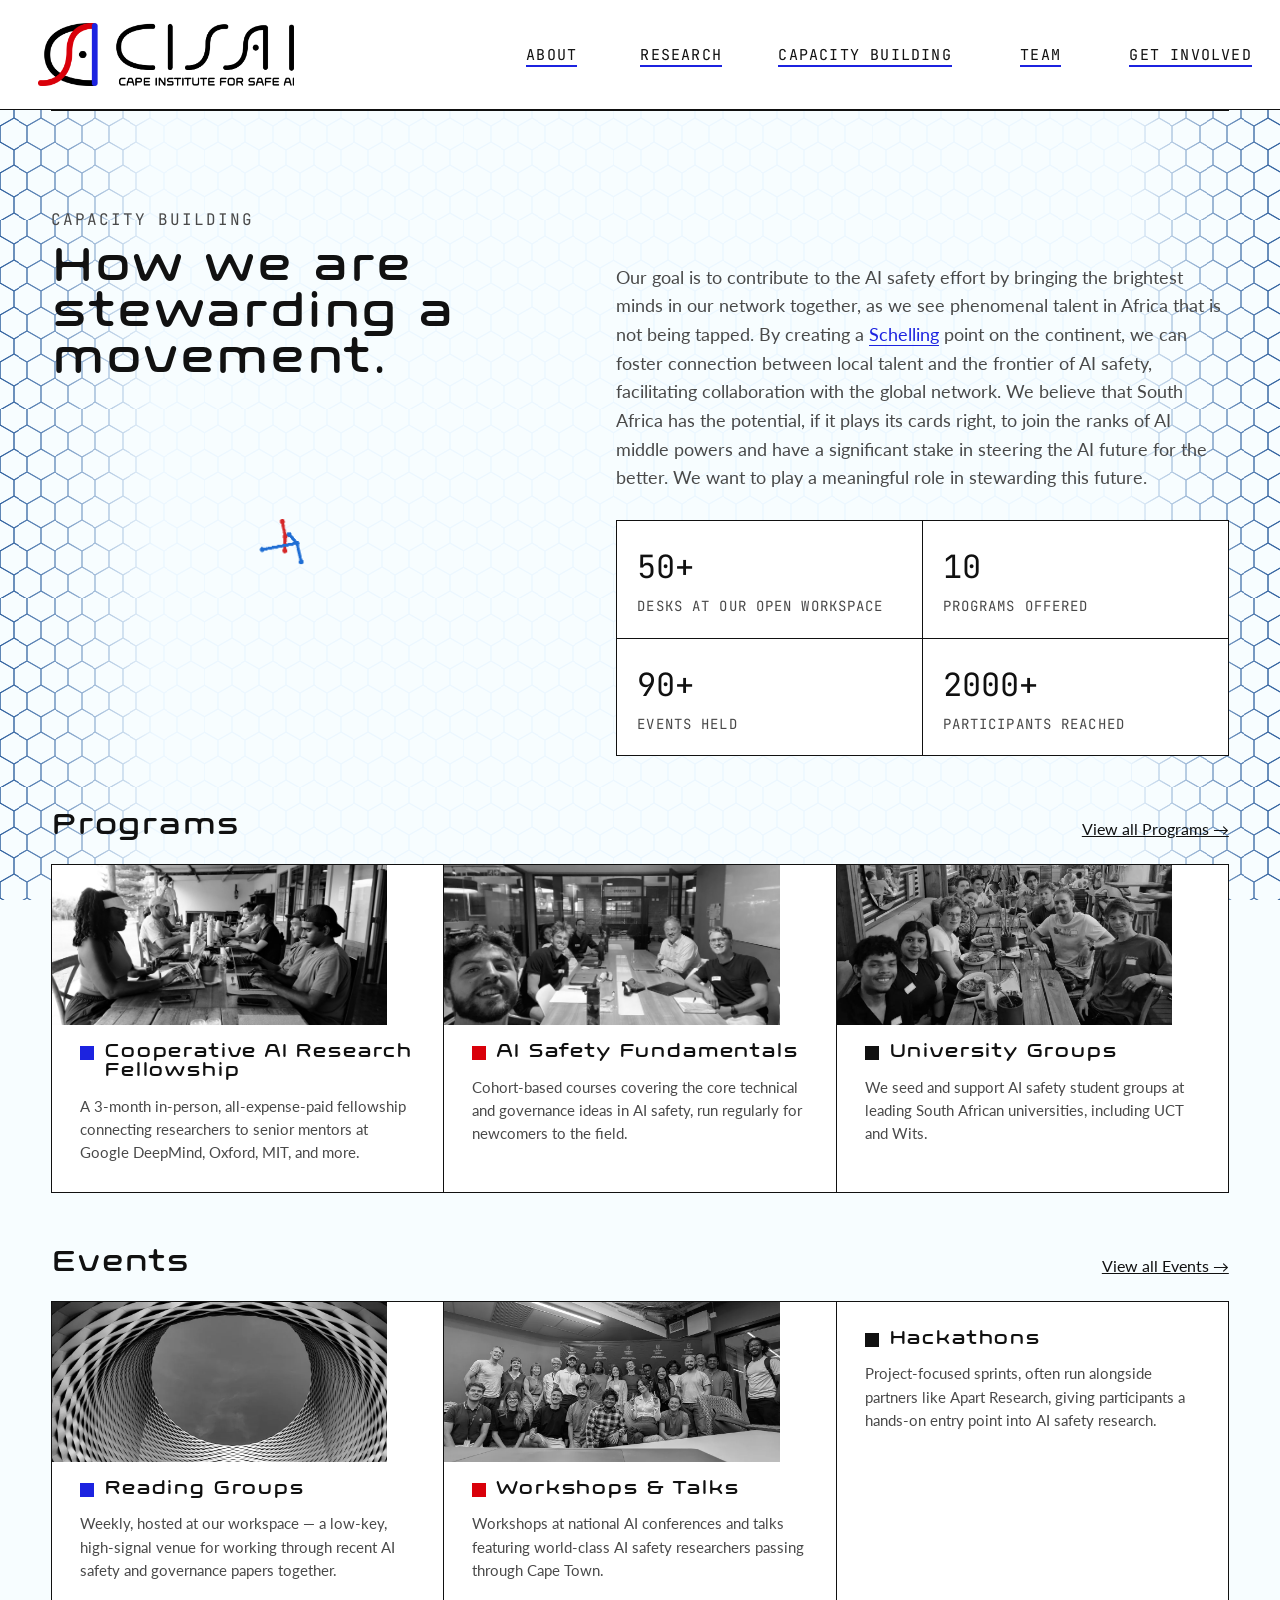
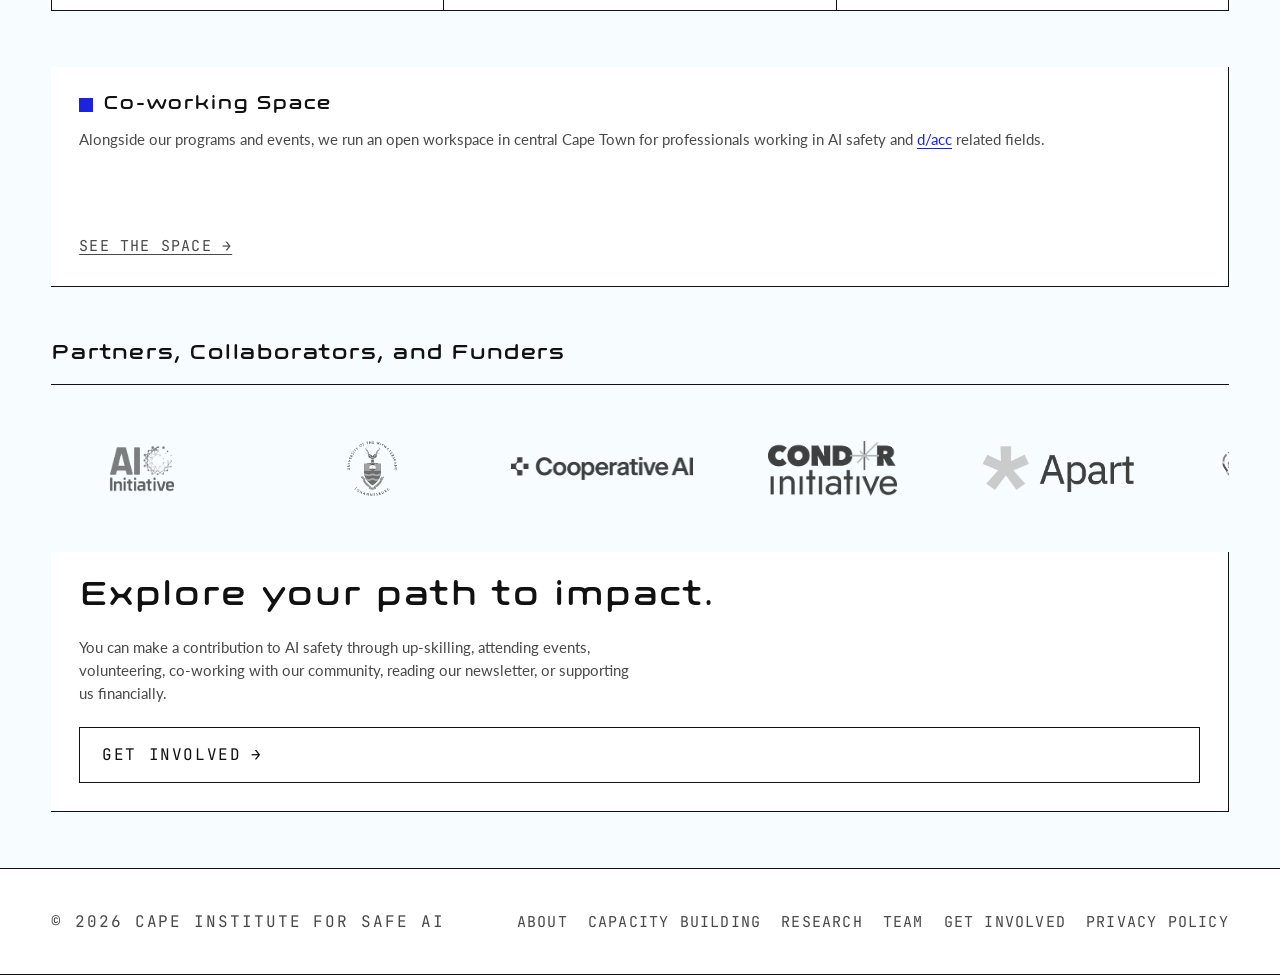
==== capacity-building.html @ 34fe23de "socials updates." ====
<!DOCTYPE html>
<html lang="en">
<head>
<meta charset="UTF-8" />
<meta name="viewport" content="width=device-width, initial-scale=1" />
<title>Capacity Building — Cape Institute for Safe AI</title>
<meta name="description" content="CISAI's capacity building work: programs, events, and an open co-working space that grow AI safety talent in South Africa." />
<link rel="icon" type="image/png" href="assets/images/mark.png?v=3bfbe122" />

<link rel="preconnect" href="https://fonts.googleapis.com">
<link rel="preconnect" href="https://fonts.gstatic.com" crossorigin>
<link rel="preload" as="style" href="https://fonts.googleapis.com/css2?family=JetBrains+Mono:wght@400;500;600&family=Lato:wght@400;700;900&display=swap">
<link href="https://fonts.googleapis.com/css2?family=JetBrains+Mono:wght@400;500;600&family=Lato:wght@400;700;900&display=swap" rel="stylesheet" media="print" onload="this.media='all'">
<noscript><link href="https://fonts.googleapis.com/css2?family=JetBrains+Mono:wght@400;500;600&family=Lato:wght@400;700;900&display=swap" rel="stylesheet"></noscript>

<link rel="stylesheet" href="assets/css/style.css" />
</head>
<body>

<header class="site-header">
  <div class="wrap site-header__inner">
    <a href="index.html#home" class="logo-link" aria-label="Cape Institute for Safe AI — home">
      <img src="assets/images/logo.png?v=92703638" alt="Cape Institute for Safe AI" />
    </a>
    <nav class="site-nav" id="site-nav">
      <a href="index.html#about"><span class="nav-label">About</span></a>
      <a href="research.html"><span class="nav-label">Research</span></a>
      <div class="nav-item">
        <a href="capacity-building.html"><span class="nav-label">Capacity Building</span></a>
        <div class="nav-dropdown">
          <a href="programs.html">Programs</a>
          <a href="events.html">Events</a>
          <a href="workspace.html">Co-working Space</a>
        </div>
      </div>
      <a href="team.html"><span class="nav-label">Team</span></a>
      <a href="get-involved.html"><span class="nav-label">Get Involved</span></a>
    </nav>
    <button class="nav-toggle" id="nav-toggle" aria-expanded="false" aria-controls="site-nav" aria-label="Toggle navigation menu">
      <svg width="24" height="16" viewBox="0 0 24 16" fill="none" xmlns="http://www.w3.org/2000/svg" aria-hidden="true">
        <line x1="0" y1="1" x2="24" y2="1" stroke="#111111" stroke-width="2"/>
        <line x1="0" y1="8" x2="24" y2="8" stroke="#111111" stroke-width="2"/>
        <line x1="0" y1="15" x2="24" y2="15" stroke="#111111" stroke-width="2"/>
      </svg>
    </button>
  </div>
</header>

<main>

  <!-- CAPACITY BUILDING -->
  <section class="section" id="capacity">
    <div class="wrap">
      <span class="mono-label">Capacity Building</span>
      <div class="capacity__intro" style="margin-top: 12px;">
        <div>
          <h1 class="section-title">How we are stewarding a movement.</h1>
          <img
            class="capacity__gif"
            src="assets/images/network_growth.gif"
            loading="lazy"
            alt="Animation showing the growth of the CISAI community network over time"
          />
        </div>
        <div>
          <p class="body-lead">
            Our goal is to contribute to the AI safety effort by bringing the brightest minds in our network together, as we see phenomenal talent in Africa that is not being tapped. By creating a <abbr class="schelling-term">Schelling</abbr> point on the continent, we can foster connection between local talent and the frontier of AI safety, facilitating collaboration with the global network. We believe that South Africa has the potential, if it plays its cards right, to join the ranks of AI middle powers and have a significant stake in steering the AI future for the better. We want to play a meaningful role in stewarding this future.
          </p>
          <div class="capacity__stats">
            <div><span class="num">50+</span><span class="label">Desks at our open workspace</span></div>
            <div><span class="num">10</span><span class="label">Programs offered</span></div>
            <div><span class="num">90+</span><span class="label">Events held</span></div>
            <div><span class="num">2000+</span><span class="label">Participants reached</span></div>
          </div>
        </div>
      </div>

      <div style="margin-top: 56px; display: flex; align-items: flex-end; justify-content: space-between; gap: 16px; flex-wrap: wrap;">
        <h2 class="section-title" style="max-width: none; font-size: clamp(22px, 2.6vw, 28px);">Programs</h2>
        <a class="card-meta" href="programs.html">View all Programs &rarr;</a>
      </div>
      <div class="card-grid" style="margin-top: 22px;">
        <div class="card">
          <img class="card__image" src="assets/images/programs/cai-research-fellowship-2026.webp" alt="Cooperative AI Research Fellowship cohort" loading="lazy" />
          <div class="card-heading"><span class="swatch"></span><h3>Cooperative AI Research Fellowship</h3></div>
          <p>A 3-month in-person, all-expense-paid fellowship connecting researchers to senior mentors at Google DeepMind, Oxford, MIT, and more.</p>
        </div>
        <div class="card">
          <img class="card__image" src="assets/images/programs/intro-tai-2025-feb.webp" alt="Introduction to Transformative AI course session" loading="lazy" />
          <div class="card-heading"><span class="swatch"></span><h3>AI Safety Fundamentals</h3></div>
          <p>Cohort-based courses covering the core technical and governance ideas in AI safety, run regularly for newcomers to the field.</p>
        </div>
        <div class="card">
          <img class="card__image" src="assets/images/programs/stellies-ai-safety.webp" alt="AI safety workshop at Stellenbosch University" loading="lazy" />
          <div class="card-heading"><span class="swatch"></span><h3>University Groups</h3></div>
          <p>We seed and support AI safety student groups at leading South African universities, including UCT and Wits.</p>
        </div>
      </div>

      <div style="margin-top: 56px; display: flex; align-items: flex-end; justify-content: space-between; gap: 16px; flex-wrap: wrap;">
        <h2 class="section-title" style="max-width: none; font-size: clamp(22px, 2.6vw, 28px);">Events</h2>
        <a class="card-meta" href="events.html">View all Events &rarr;</a>
      </div>
      <div class="card-grid" style="margin-top: 22px;">
        <div class="card">
          <img class="card__image" src="assets/images/events/reading-group-cooperative-ai.webp" alt="CISAI weekly reading group session" loading="lazy" />
          <div class="card-heading"><span class="swatch"></span><h3>Reading Groups</h3></div>
          <p>Weekly, hosted at our workspace — a low-key, high-signal venue for working through recent AI safety and governance papers together.</p>
        </div>
        <div class="card">
          <img class="card__image" src="assets/images/events/ai-safety-research-workshop.webp" alt="AI safety research workshop" loading="lazy" />
          <div class="card-heading"><span class="swatch"></span><h3>Workshops &amp; Talks</h3></div>
          <p>Workshops at national AI conferences and talks featuring world-class AI safety researchers passing through Cape Town.</p>
        </div>
        <div class="card">
          <div class="card-heading"><span class="swatch"></span><h3>Hackathons</h3></div>
          <p>Project-focused sprints, often run alongside partners like Apart Research, giving participants a hands-on entry point into AI safety research.</p>
        </div>
      </div>

      <div class="card" style="margin-top: 56px; max-width: none;">
        <div class="card-heading"><span class="swatch"></span><h3>Co-working Space</h3></div>
        <p>Alongside our programs and events, we run an open workspace in central Cape Town for professionals working in AI safety and <abbr class="dacc-term">d/acc</abbr> related fields.</p>
        <a class="card-meta" href="workspace.html">See the space &rarr;</a>
      </div>

      <div class="partners" style="margin-top: 56px;">
        <h3 class="about__subheading">Partners, Collaborators, and Funders</h3>
        <div class="partners__carousel">
          <div class="partners__track">
            <div class="partners__row">
              <span class="partner-logo"><img src="assets/images/partners/uct-ai-initiative.png" alt="UCT AI Initiative" /></span>
              <span class="partner-logo"><img src="assets/images/partners/wits-logo.png" alt="University of the Witwatersrand" /></span>
              <span class="partner-logo"><img src="assets/images/partners/CoopAI_Primary_Black.png" alt="Cooperative AI Foundation" /></span>
              <span class="partner-logo"><img src="assets/images/partners/condor-initiative.png" alt="Condor Initiative" /></span>
              <span class="partner-logo"><img src="assets/images/partners/apart_logo.png" alt="Apart Research" /></span>
              <span class="partner-logo"><img src="assets/images/partners/EA-SA-horizontal-logo.png" alt="Effective Altruism South Africa" /></span>
              <span class="partner-logo"><img src="assets/images/partners/indabax-logo.png" alt="IndabaX" /></span>
              <span class="partner-logo"><img src="assets/images/partners/coefficient-giving.png" alt="Coefficient Giving" /></span>
              <span class="partner-logo"><img src="assets/images/partners/survival-and-flourishing-fund.svg" alt="Survival and Flourishing Fund" /></span>
              <span class="partner-logo"><img src="assets/images/partners/foresight-institute.png" alt="Foresight Institute" /></span>
              <span class="partner-logo"><img src="assets/images/partners/aissa-logo.png" alt="AI Safety South Africa" /></span>
            </div>
            <div class="partners__row" aria-hidden="true">
              <span class="partner-logo"><img src="assets/images/partners/uct-ai-initiative.png" alt="" /></span>
              <span class="partner-logo"><img src="assets/images/partners/wits-logo.png" alt="" /></span>
              <span class="partner-logo"><img src="assets/images/partners/CoopAI_Primary_Black.png" alt="" /></span>
              <span class="partner-logo"><img src="assets/images/partners/condor-initiative.png" alt="" /></span>
              <span class="partner-logo"><img src="assets/images/partners/apart_logo.png" alt="" /></span>
              <span class="partner-logo"><img src="assets/images/partners/EA-SA-horizontal-logo.png" alt="" /></span>
              <span class="partner-logo"><img src="assets/images/partners/indabax-logo.png" alt="" /></span>
              <span class="partner-logo"><img src="assets/images/partners/coefficient-giving.png" alt="" /></span>
              <span class="partner-logo"><img src="assets/images/partners/survival-and-flourishing-fund.svg" alt="" /></span>
              <span class="partner-logo"><img src="assets/images/partners/foresight-institute.png" alt="" /></span>
              <span class="partner-logo"><img src="assets/images/partners/aissa-logo.png" alt="" /></span>
            </div>
          </div>
        </div>
      </div>

      <div class="card" style="margin-top: 56px; max-width: none;">
        <h2 class="section-title" style="max-width: none; font-size: clamp(24px, 3vw, 32px);">Explore your path to impact.</h2>
        <p class="body-lead" style="margin-top: 8px;">
          You can make a contribution to AI safety through up-skilling, attending events, volunteering,
          co-working with our community, reading our newsletter, or supporting us financially.
        </p>
        <a class="btn" href="get-involved.html" style="margin-top: 8px;">Get involved <span class="arrow">&rarr;</span></a>
      </div>
    </div>
  </section>

</main>

<footer class="site-footer">
  <div class="wrap site-footer__inner">
    <span class="mono-label">&copy; <span id="year"></span> Cape Institute for Safe AI</span>
    <div class="footer-links">
      <a href="index.html#about">About</a>
      <a href="capacity-building.html">Capacity Building</a>
      <a href="research.html">Research</a>
      <a href="team.html">Team</a>
      <a href="get-involved.html">Get Involved</a>
      <a href="privacy.html">Privacy Policy</a>
    </div>
  </div>
</footer>

<script src="assets/js/main.js" defer></script>

<!-- d/acc definition popup -->
<div class="term-popup" id="dacc-popup" role="dialog" aria-modal="true" aria-label="d/acc definition" hidden>
  <div class="term-popup__header">
    <span class="term-popup__asterisk">*</span>
    <span class="term-popup__title">d/acc definition</span>
    <button class="term-popup__close" aria-label="Close">&times;</button>
  </div>
  <div class="term-popup__body">
    <p>D/acc stands for accelerating the following:</p>
    <ul class="term-popup__list">
      <li><strong>Differential progress:</strong> develop technologies that help society manage complexity, handle risk, and distribute benefits, rather than technologies that just scale raw capability.</li>
      <li><strong>Defensive advantage:</strong> prioritizing tools that make it easier to defend open systems than to attack or control them.</li>
      <li><strong>Decentralized systems:</strong> building infrastructure without central chokepoints, so local actors can still function even when global consensus fails.</li>
      <li><strong>Democratic participation:</strong> giving more people agency in shaping and benefiting from progress, rather than concentrating power in the hands of a few.</li>
    </ul>
    <p class="term-popup__link">You can read more about d/acc <a href="https://ai-pathways.existentialhope.com/wp-content/uploads/2025/08/d_acc-pathway.pdf" target="_blank" rel="noopener">here</a>.</p>
  </div>
</div>
<div class="term-popup__backdrop" id="dacc-backdrop" hidden></div>

<!-- Schelling point definition popup -->
<div class="term-popup" id="schelling-popup" role="dialog" aria-modal="true" aria-label="Schelling point definition" hidden>
  <div class="term-popup__header">
    <span class="term-popup__asterisk">*</span>
    <span class="term-popup__title">Schelling point definition</span>
    <button class="term-popup__close" aria-label="Close">&times;</button>
  </div>
  <div class="term-popup__body">
    <p>A focal point that multiple actors independently converge on for coordination, without prior communication, because it is salient or expected enough that each party anticipates the others will choose it too.</p>
  </div>
</div>
<div class="term-popup__backdrop" id="schelling-backdrop" hidden></div>
</body>
</html>
---- assets/css/style.css ----
/* ==========================================================================
   Cape Institute for Safe AI — base stylesheet
   Design language: hairline black bounding boxes, retro-futurism,
   subtle ASCII accents, monochrome + blue/red brand blocks.
   ========================================================================== */

@font-face {
  font-family: "Axion";
  src: url("../fonts/Axion.otf") format("opentype");
  font-weight: 400 700;
  font-style: normal;
  font-display: swap;
}

:root {
  --color-bg: #ffffff;
  --color-page-bg: #f7fdffff;
  --color-ink: #111111;
  --color-line: #111111;
  --color-muted: #494949;
  --color-faint: #f4f4f2;
  --color-blue: #1c23e0;
  --color-red: #d9000a;

  --font-display: "Axion", "Lato", sans-serif;
  --font-body: "Lato", sans-serif;
  --font-mono: "JetBrains Mono", monospace;

  --border: 1px solid var(--color-line);
  --gutter: clamp(20px, 4vw, 60px);
  --section-pad: clamp(48px, 8vw, 96px);
  --partners-gap: clamp(32px, 5vw, 56px);
  --max-width: 1320px;
  --header-h: clamp(78px, 9.1vw, 109px);

  --hex-tile-size: 27.28px 47.25px;
  --hex-mask: url("data:image/svg+xml,%3Csvg%20xmlns%3D%22http%3A//www.w3.org/2000/svg%22%20width%3D%2227.280%22%20height%3D%2247.250%22%20viewBox%3D%220%200%2027.280%2047.250%22%3E%3Cpolygon%20points%3D%22-13.64%2C-23.62%200.00%2C-15.75%200.00%2C-0.00%20-13.64%2C7.88%20-27.28%2C-0.00%20-27.28%2C-15.75%22%20fill%3D%22none%22%20stroke%3D%22%23ffffff%22%20stroke-width%3D%221%22/%3E%3Cpolygon%20points%3D%2213.64%2C-23.62%2027.28%2C-15.75%2027.28%2C-0.00%2013.64%2C7.88%20-0.00%2C-0.00%200.00%2C-15.75%22%20fill%3D%22none%22%20stroke%3D%22%23ffffff%22%20stroke-width%3D%221%22/%3E%3Cpolygon%20points%3D%2240.92%2C-23.62%2054.56%2C-15.75%2054.56%2C-0.00%2040.92%2C7.88%2027.28%2C-0.00%2027.28%2C-15.75%22%20fill%3D%22none%22%20stroke%3D%22%23ffffff%22%20stroke-width%3D%221%22/%3E%3Cpolygon%20points%3D%2268.20%2C-23.62%2081.84%2C-15.75%2081.84%2C-0.00%2068.20%2C7.88%2054.56%2C-0.00%2054.56%2C-15.75%22%20fill%3D%22none%22%20stroke%3D%22%23ffffff%22%20stroke-width%3D%221%22/%3E%3Cpolygon%20points%3D%22-27.28%2C0.00%20-13.64%2C7.88%20-13.64%2C23.62%20-27.28%2C31.50%20-40.92%2C23.62%20-40.92%2C7.87%22%20fill%3D%22none%22%20stroke%3D%22%23ffffff%22%20stroke-width%3D%221%22/%3E%3Cpolygon%20points%3D%220.00%2C0.00%2013.64%2C7.88%2013.64%2C23.62%200.00%2C31.50%20-13.64%2C23.62%20-13.64%2C7.87%22%20fill%3D%22none%22%20stroke%3D%22%23ffffff%22%20stroke-width%3D%221%22/%3E%3Cpolygon%20points%3D%2227.28%2C0.00%2040.92%2C7.88%2040.92%2C23.62%2027.28%2C31.50%2013.64%2C23.62%2013.64%2C7.87%22%20fill%3D%22none%22%20stroke%3D%22%23ffffff%22%20stroke-width%3D%221%22/%3E%3Cpolygon%20points%3D%2254.56%2C0.00%2068.20%2C7.88%2068.20%2C23.62%2054.56%2C31.50%2040.92%2C23.62%2040.92%2C7.87%22%20fill%3D%22none%22%20stroke%3D%22%23ffffff%22%20stroke-width%3D%221%22/%3E%3Cpolygon%20points%3D%22-13.64%2C23.62%200.00%2C31.50%200.00%2C47.25%20-13.64%2C55.12%20-27.28%2C47.25%20-27.28%2C31.50%22%20fill%3D%22none%22%20stroke%3D%22%23ffffff%22%20stroke-width%3D%221%22/%3E%3Cpolygon%20points%3D%2213.64%2C23.62%2027.28%2C31.50%2027.28%2C47.25%2013.64%2C55.12%20-0.00%2C47.25%200.00%2C31.50%22%20fill%3D%22none%22%20stroke%3D%22%23ffffff%22%20stroke-width%3D%221%22/%3E%3Cpolygon%20points%3D%2240.92%2C23.62%2054.56%2C31.50%2054.56%2C47.25%2040.92%2C55.12%2027.28%2C47.25%2027.28%2C31.50%22%20fill%3D%22none%22%20stroke%3D%22%23ffffff%22%20stroke-width%3D%221%22/%3E%3Cpolygon%20points%3D%2268.20%2C23.62%2081.84%2C31.50%2081.84%2C47.25%2068.20%2C55.12%2054.56%2C47.25%2054.56%2C31.50%22%20fill%3D%22none%22%20stroke%3D%22%23ffffff%22%20stroke-width%3D%221%22/%3E%3Cpolygon%20points%3D%22-27.28%2C47.25%20-13.64%2C55.12%20-13.64%2C70.88%20-27.28%2C78.75%20-40.92%2C70.88%20-40.92%2C55.12%22%20fill%3D%22none%22%20stroke%3D%22%23ffffff%22%20stroke-width%3D%221%22/%3E%3Cpolygon%20points%3D%220.00%2C47.25%2013.64%2C55.12%2013.64%2C70.88%200.00%2C78.75%20-13.64%2C70.88%20-13.64%2C55.12%22%20fill%3D%22none%22%20stroke%3D%22%23ffffff%22%20stroke-width%3D%221%22/%3E%3Cpolygon%20points%3D%2227.28%2C47.25%2040.92%2C55.12%2040.92%2C70.88%2027.28%2C78.75%2013.64%2C70.88%2013.64%2C55.12%22%20fill%3D%22none%22%20stroke%3D%22%23ffffff%22%20stroke-width%3D%221%22/%3E%3Cpolygon%20points%3D%2254.56%2C47.25%2068.20%2C55.12%2068.20%2C70.88%2054.56%2C78.75%2040.92%2C70.88%2040.92%2C55.12%22%20fill%3D%22none%22%20stroke%3D%22%23ffffff%22%20stroke-width%3D%221%22/%3E%3Cpolygon%20points%3D%22-13.64%2C70.88%200.00%2C78.75%200.00%2C94.50%20-13.64%2C102.38%20-27.28%2C94.50%20-27.28%2C78.75%22%20fill%3D%22none%22%20stroke%3D%22%23ffffff%22%20stroke-width%3D%221%22/%3E%3Cpolygon%20points%3D%2213.64%2C70.88%2027.28%2C78.75%2027.28%2C94.50%2013.64%2C102.38%20-0.00%2C94.50%200.00%2C78.75%22%20fill%3D%22none%22%20stroke%3D%22%23ffffff%22%20stroke-width%3D%221%22/%3E%3Cpolygon%20points%3D%2240.92%2C70.88%2054.56%2C78.75%2054.56%2C94.50%2040.92%2C102.38%2027.28%2C94.50%2027.28%2C78.75%22%20fill%3D%22none%22%20stroke%3D%22%23ffffff%22%20stroke-width%3D%221%22/%3E%3Cpolygon%20points%3D%2268.20%2C70.88%2081.84%2C78.75%2081.84%2C94.50%2068.20%2C102.38%2054.56%2C94.50%2054.56%2C78.75%22%20fill%3D%22none%22%20stroke%3D%22%23ffffff%22%20stroke-width%3D%221%22/%3E%3C/svg%3E");
  --hex-gradient: linear-gradient(to right, #2f609e 0%, #ecf7ff 12%, #ecf7ff 88%, #2f609e 100%);
}

* {
  box-sizing: border-box;
}

html {
  scroll-behavior: smooth;
}

body {
  margin: 0;
  position: relative;
  isolation: isolate;
  background-color: var(--color-page-bg);
  color: var(--color-ink);
  font-family: var(--font-body);
  font-size: 16px;
  line-height: 1.6;
  -webkit-font-smoothing: antialiased;
}

/* Hexagon mesh backdrop, coloured with the gradient from the CISAI banner
   (navy -> near-white -> maroon -> orange -> gold). Rendered as a mask over
   a full-viewport gradient so the colour sweep is continuous across the
   whole page, rather than resetting at every repeated tile. */
body::before {
  content: "";
  position: fixed;
  inset: 0;
  z-index: -1;
  pointer-events: none;
  background: var(--hex-gradient);
  -webkit-mask-image: var(--hex-mask);
  mask-image: var(--hex-mask);
  -webkit-mask-repeat: repeat;
  mask-repeat: repeat;
  -webkit-mask-size: var(--hex-tile-size);
  mask-size: var(--hex-tile-size);
}

img {
  max-width: 100%;
  display: block;
}

a {
  color: inherit;
}

.wrap {
  max-width: var(--max-width);
  margin: 0 auto;
  padding-left: var(--gutter);
  padding-right: var(--gutter);
}

/* ---------- Typography helpers ---------- */

h1, h2, h3, h4 {
  font-family: var(--font-display);
  font-weight: 700;
  line-height: 1.05;
  margin: 0;
  letter-spacing: -0.01em;
}

.section-title {
  font-size: clamp(28px, 4vw, 44px);
  max-width: 18ch;
}

.body-lead {
  font-size: clamp(16px, 1.4vw, 19px);
  color: var(--color-muted);
  max-width: 62ch;
}

.mono-label {
  font-family: var(--font-mono);
  font-size: 16px;
  text-transform: uppercase;
  letter-spacing: 0.12em;
  color: var(--color-muted);
}

/* ---------- ASCII accents ---------- */

.ascii-corner {
  position: absolute;
  font-family: var(--font-mono);
  font-size: 18px;
  line-height: 1;
  color: var(--color-ink);
  pointer-events: none;
  user-select: none;
}

.ascii-corner.tl { top: -1px; left: -1px; transform: translate(-4px, -4px); }
.ascii-corner.tr { top: -1px; right: -1px; transform: translate(4px, -4px); }
.ascii-corner.bl { bottom: -1px; left: -1px; transform: translate(-4px, 4px); }
.ascii-corner.br { bottom: -1px; right: -1px; transform: translate(4px, 4px); }

.framed {
  position: relative;
  border: var(--border);
}

.capacity__gif {
  display: block;
  width: 100%;
  height: auto;
  max-width: 480px;
  margin-top: 44px;
}

/* ---------- Buttons ---------- */

.btn {
  font-family: var(--font-mono);
  text-transform: uppercase;
  font-size: 16px;
  letter-spacing: 0.1em;
  display: inline-flex;
  align-items: center;
  gap: 10px;
  padding: 14px 22px;
  border: var(--border);
  background: var(--color-bg);
  color: var(--color-ink);
  text-decoration: none;
  cursor: pointer;
  transition: background 0.15s ease, color 0.15s ease, transform 0.15s ease;
}

.btn:hover {
  background: var(--color-blue);
  border-color: var(--color-blue);
  color: #fff;
}

.btn.is-secondary {
  background: transparent;
  color: var(--color-ink);
}

.btn.is-secondary:hover {
  background: var(--color-ink);
  color: var(--color-bg);
  border-color: var(--color-ink);
}

.btn .arrow {
  transition: transform 0.15s ease;
}

.btn:hover .arrow {
  transform: translateX(3px);
}

/* ---------- Header / nav ---------- */

.site-header {
  position: sticky;
  top: 0;
  z-index: 50;
  background-color: var(--color-bg);
  border-bottom: var(--border);
}

.site-header::before,
.site-header::after {
  content: "";
  position: absolute;
  top: 0;
  bottom: 0;
  background-color: var(--color-bg);
  z-index: -1;
}

.site-header::before {
  left: 0;
  right: calc(50% + (var(--max-width) / 2));
}

.site-header::after {
  left: calc(50% + (var(--max-width) / 2));
  right: 0;
}

.site-header__inner {
  display: flex;
  align-items: center;
  justify-content: space-between;
  height: var(--header-h);
  padding-left: 0;
  padding-right: 0;
  background: var(--color-bg);
}

.logo-link {
  display: flex;
  align-items: center;
  height: 100%;
  flex-shrink: 0;
  padding: clamp(1.5px, 0.175vw, 2.1px) clamp(34px, 4vw, 54px) clamp(1.5px, 0.175vw, 2.1px) clamp(26px, 3vw, 40px);
}

.logo-link img {
  height: 60%;
  width: auto;
  max-width: none;
}

.site-nav {
  display: flex;
  align-items: stretch;
  height: 100%;
  gap: 0;
  flex-wrap: nowrap;
}

.site-nav a {
  display: flex;
  align-items: center;
  justify-content: center;
  height: 100%;
  min-width: calc(7ch + 2 * clamp(20px, 2.2vw, 30px) + 2px);
  font-family: var(--font-mono);
  font-weight: 400;
  font-size: 15px;
  text-transform: uppercase;
  letter-spacing: 0.08em;
  text-decoration: none;
  white-space: nowrap;
  flex-shrink: 0;
  padding: 0 clamp(20px, 2.2vw, 30px);
  transition: background 0.15s ease, color 0.15s ease;
}

.nav-label {
  position: relative;
}

.nav-label::after {
  content: "";
  position: absolute;
  left: 0;
  right: 0;
  bottom: 0;
  height: 2px;
  background: var(--color-blue);
  transition: background 0.15s ease;
}

.site-nav a:hover .nav-label::after {
  background: var(--color-red);
}

.nav-toggle {
  display: none;
  align-items: center;
  justify-content: center;
  border: none;
  background: none;
  padding: 10px 14px;
  cursor: pointer;
  flex-shrink: 0;
}

/* ---------- Nav dropdown (Capacity Building submenu) ---------- */
/* No visible caret: Capacity Building is a real link to its own page.
   Desktop reveals the submenu on hover/focus; the collapsed mobile menu
   just lists it inline, permanently expanded, since it's already a
   scrollable vertical list with no room for a hover affordance. */

.nav-item {
  position: relative;
  display: flex;
  align-items: stretch;
  flex-shrink: 0;
}

.nav-dropdown {
  flex-direction: column;
}

.site-header:not(.nav-collapsed) .nav-dropdown {
  display: none;
  position: absolute;
  top: 100%;
  left: 0;
  min-width: 230px;
  background: var(--color-bg);
  border: var(--border);
  z-index: 60;
}

.site-header:not(.nav-collapsed) .nav-item:hover .nav-dropdown,
.site-header:not(.nav-collapsed) .nav-item:focus-within .nav-dropdown {
  display: flex;
}

.site-header:not(.nav-collapsed) .nav-dropdown a {
  height: auto;
  min-width: 0;
  width: 100%;
  justify-content: flex-start;
  padding: 14px 20px;
  font-size: 14px;
  border-bottom: var(--border);
}

.site-header:not(.nav-collapsed) .nav-dropdown a:last-child {
  border-bottom: none;
}

.site-header:not(.nav-collapsed) .nav-dropdown a:hover {
  background: var(--color-faint);
}

.site-header.nav-collapsed .nav-item {
  flex-direction: column;
  align-items: stretch;
}

.site-header.nav-collapsed .nav-dropdown {
  display: flex;
}

.site-header.nav-collapsed .nav-item .nav-dropdown a {
  padding-left: calc(var(--gutter) + 18px);
  background: var(--color-faint);
}

/* ---------- Section shell ---------- */

.section,
#home {
  scroll-margin-top: var(--header-h);
}

.section > .wrap {
  position: relative;
  padding-top: var(--section-pad);
  padding-bottom: var(--section-pad);
}

.section > .wrap::before {
  content: "";
  position: absolute;
  top: 0;
  left: var(--gutter);
  right: var(--gutter);
  height: 1px;
  background: var(--color-line);
}

/* Hero flows straight into About, so this seam is intentionally tighter
   than the standard section gap (~1/3 of it). */
/* ---------- Hero ---------- */

.hero {
  position: relative;
  overflow: hidden;
}

.hero > .wrap {
  position: relative;
  z-index: 1;
  padding-top: var(--section-pad);
  padding-bottom: var(--section-pad);
}

.hero__grid {
  display: grid;
  grid-template-columns: 1fr 1.05fr;
  gap: 0;
  align-items: start;
}

.hero__text h1 {
  font-size: clamp(36px, 5.4vw, 54px);
  margin-bottom: 24px;
}

.hero__focus {
  margin-top: 40px;
  padding-top: 24px;
  border-top: var(--border);
}

.hero__focus .mono-label {
  display: block;
  margin-bottom: 16px;
  font-family: var(--font-display);
  color: var(--color-ink);
}

.hero__focus-list {
  list-style: none;
  margin: 0;
  padding: 0;
  display: grid;
  grid-template-columns: repeat(2, minmax(0, 1fr));
  gap: 16px 28px;
}

.hero__focus-list li {
  display: flex;
  align-items: flex-start;
  gap: 10px;
  font-family: var(--font-body);
  font-size: clamp(16px, 1.4vw, 19px);
  color: var(--color-muted);
}

.hero__focus-list .dot {
  width: 8px;
  height: 8px;
  flex-shrink: 0;
  margin-top: calc(0.8em - 4px);
  background: var(--color-red);
}

.hero__actions {
  display: flex;
  gap: 16px;
  margin-top: 36px;
  flex-wrap: wrap;
}

.hero__image {
  position: relative;
  overflow: visible;
  width: 100%;
  padding-top: 48px;
  padding-left: 25px;
}

.about__gif {
  display: block;
  width: 60%;
  height: auto;
  margin-top: 64px;
  margin-left: auto;
  margin-right: auto;
}

.hero__image img {
  display: block;
  width: 100%;
  height: auto;
}

/* ---------- About ---------- */

.about__grid {
  display: grid;
  grid-template-columns: 0.9fr 1.1fr;
  gap: clamp(32px, 5vw, 72px);
}

.about__copy p + p {
  margin-top: 1em;
}

.about__subheading {
  font-size: 20px;
  margin-top: 1.4em;
  margin-bottom: 0.5em;
}

.about__list {
  list-style: none;
  margin: 28px 0 0;
  padding: 0;
  display: grid;
  gap: 0;
  border-top: var(--border);
}

.about__list li {
  display: flex;
  gap: 16px;
  padding: 16px 0;
  border-bottom: var(--border);
  align-items: baseline;
}

.about__list .tag {
  font-family: var(--font-mono);
  font-size: 16px;
  color: var(--color-blue);
  min-width: 3ch;
}

/* ---------- Research ---------- */

/* Override the generic section padding so the wrap itself becomes a grid.
   Padding is applied per-column instead. */
#research > .wrap {
  padding: 0;
}

.research__wrap {
  display: grid;
  grid-template-columns: 6fr 4fr;
  align-items: start;
}

.research__main {
  padding: var(--section-pad) var(--gutter) 32px;
}

.research__visual {
  display: flex;
  align-items: start;
  justify-content: center;
  align-self: center;
  padding-top: 24px;
  padding-bottom: 24px;
  padding-right: var(--gutter);
}

.research__bets {
  grid-column: 1 / -1;
  padding: 0 var(--gutter) var(--section-pad);
}

.research__bets .card-grid {
  margin-top: 44px;
}

.research__gif {
  display: block;
  width: 338px;
  height: auto;
  max-width: 100%;
  position: relative;
  left: -80px;
  top: 30px;
}

/* ---------- Card grids (research / capacity) ---------- */

.card-grid {
  display: grid;
  grid-template-columns: repeat(3, 1fr);
  gap: 0;
  border-top: var(--border);
  border-left: var(--border);
  margin-top: 22px;
}

.card {
  border-right: var(--border);
  border-bottom: var(--border);
  background: var(--color-bg);
  padding: 28px;
  position: relative;
  display: flex;
  flex-direction: column;
  gap: 14px;
  min-height: 220px;
}

.card-heading {
  display: flex;
  align-items: flex-start;
  gap: 10px;
}

.card .swatch {
  width: 14px;
  height: 14px;
  flex-shrink: 0;
  margin-top: 3px;
  background: var(--color-blue);
}

.card:nth-child(3n+2) .swatch {
  background: var(--color-red);
}

.card:nth-child(3n) .swatch {
  background: var(--color-ink);
}

.card h3 {
  font-size: 18px;
}

.card p {
  color: var(--color-muted);
  font-size: 14.5px;
  margin: 0;
}

.card p a {
  color: var(--color-blue);
  text-decoration: underline;
  text-underline-offset: 2px;
}

.card p a:hover {
  color: var(--color-red);
}

.card .card-meta {
  margin-top: auto;
  font-family: var(--font-mono);
  font-size: 15px;
  text-transform: uppercase;
  letter-spacing: 0.08em;
  color: var(--color-muted);
  text-decoration: none;
  display: inline-block;
  width: fit-content;
}

.card a.card-meta {
  text-decoration: underline;
  text-decoration-color: var(--color-muted);
  text-underline-offset: 3px;
}

.card a.card-meta:hover {
  color: var(--color-blue);
  text-decoration-color: var(--color-blue);
}

.card .card-meta.btn {
  display: inline-flex;
  margin-top: auto;
  font-size: 15px;
  color: var(--color-ink);
  text-decoration: none;
}

.card a.card-meta.btn:hover {
  color: var(--color-bg);
  text-decoration: none;
}

/* ---------- Content page cards (Programs / Events / Get Involved) ---------- */

.card__image {
  display: block;
  width: calc(100% + 56px);
  height: 160px;
  margin: -28px -28px 4px;
  object-fit: cover;
  filter: grayscale(1);
  transition: filter 0.2s ease;
}

.card:hover .card__image {
  filter: grayscale(0);
}

.card-grid--2 {
  grid-template-columns: repeat(2, 1fr);
}

.page-hero__image {
  aspect-ratio: 4 / 3;
  overflow: hidden;
}

.page-hero__image img {
  width: 100%;
  height: 100%;
  object-fit: cover;
}

/* ---------- Capacity building ---------- */

.capacity__intro {
  display: grid;
  grid-template-columns: 0.9fr 1.1fr;
  gap: clamp(32px, 5vw, 72px);
  align-items: start;
  margin-bottom: clamp(32px, 5vw, 56px);
}

.capacity__stats {
  display: grid;
  grid-template-columns: repeat(2, 1fr);
  border: var(--border);
  margin-top: 28px;
}

.capacity__stats div {
  padding: 20px;
  background: var(--color-bg);
  border-right: var(--border);
  border-bottom: var(--border);
}

.capacity__stats div:nth-child(2n) {
  border-right: none;
}

.capacity__stats div:nth-last-child(-n+2) {
  border-bottom: none;
}

.capacity__stats .num {
  font-family: var(--font-mono);
  font-size: 32px;
  display: block;
}

.capacity__stats .label {
  font-family: var(--font-mono);
  font-size: 14px;
  text-transform: uppercase;
  letter-spacing: 0.08em;
  color: var(--color-muted);
}

/* Partners strip */

.partners {
  margin-top: 54px;
}

.partners .about__subheading {
  margin-top: 0;
  margin-bottom: 20px;
}

#capacity > .wrap {
  padding-bottom: var(--partners-gap);
}

.partners__carousel {
  position: relative;
  overflow: hidden;
  border-top: var(--border);
  padding-top: var(--partners-gap);
}

.partners__track {
  display: flex;
  width: max-content;
  animation: partners-marquee 32s linear infinite;
  -webkit-mask-image: linear-gradient(to right, transparent 0, #000 48px, #000 calc(100% - 48px), transparent 100%);
  mask-image: linear-gradient(to right, transparent 0, #000 48px, #000 calc(100% - 48px), transparent 100%);
}

.partners__carousel:hover .partners__track {
  animation-play-state: paused;
}

@keyframes partners-marquee {
  from { transform: translate3d(0, 0, 0); }
  to { transform: translate3d(-50%, 0, 0); }
}

.partners__row {
  display: flex;
  flex-wrap: nowrap;
  align-items: center;
  gap: clamp(24px, 4vw, 48px);
  padding-right: clamp(24px, 4vw, 48px);
  flex-shrink: 0;
}

.partner-logo {
  display: flex;
  align-items: center;
  justify-content: center;
  height: 55px;
  width: 182px;
  flex-shrink: 0;
}

.partners__row img {
  height: 100%;
  width: 100%;
  object-fit: contain;
  filter: grayscale(1);
  opacity: 0.75;
}

@media (prefers-reduced-motion: reduce) {
  .partners__track {
    animation: none;
  }

  .partners__carousel {
    overflow-x: auto;
  }
}

/* ---------- Team ---------- */

.team-grid {
  display: grid;
  grid-template-columns: repeat(3, 1fr);
  gap: 0;
  border-top: var(--border);
  border-left: var(--border);
  margin-top: 44px;
}

.team-card {
  border-right: var(--border);
  border-bottom: var(--border);
  background: var(--color-bg);
  padding: 26px;
}

.team-card__photo {
  width: 100%;
  aspect-ratio: 1 / 1;
  overflow: hidden;
  background: var(--color-faint);
  border: var(--border);
  margin-bottom: 18px;
}

.team-card__photo img {
  width: 100%;
  height: 100%;
  object-fit: cover;
  filter: grayscale(1);
  transition: filter 0.2s ease;
}

.team-card:hover .team-card__photo img {
  filter: grayscale(0);
}

.team-card h3 {
  font-size: 17px;
  margin-bottom: 4px;
}

.team-card .role {
  font-family: var(--font-mono);
  font-size: 15px;
  text-transform: uppercase;
  letter-spacing: 0.08em;
  color: var(--color-blue);
  display: block;
  margin-bottom: 12px;
}

.team-card p {
  color: var(--color-muted);
  font-size: 14px;
  margin: 0 0 14px;
}

.team-card__links {
  display: flex;
  gap: 10px;
  margin-top: 4px;
}

.team-card__icon-link {
  color: #999;
  text-decoration: none;
  display: flex;
  align-items: center;
  justify-content: center;
  transition: color 0.15s ease;
}

.team-card__icon-link:hover {
  color: var(--color-blue);
}

.team-card__icon-link svg {
  width: 18px;
  height: 18px;
  fill: currentColor;
}

/* ---------- Contact ---------- */

.contact__grid {
  display: grid;
  grid-template-columns: 0.9fr 1.1fr;
  gap: clamp(32px, 5vw, 72px);
}

.contact__details {
  display: flex;
  flex-direction: column;
  gap: 22px;
}

.contact__detail .mono-label {
  margin-bottom: 6px;
  display: block;
}

.contact__rebrand-note {
  font-size: 16px;
  color: var(--color-muted);
  margin-top: 6px;
  margin-bottom: 10px;
}

.contact__socials {
  display: flex;
  gap: 14px;
  margin-top: 8px;
}

.contact__socials a {
  border: var(--border);
  background: var(--color-bg);
  width: 40px;
  height: 40px;
  display: flex;
  align-items: center;
  justify-content: center;
  text-decoration: none;
  transition: background 0.15s ease, color 0.15s ease;
}

.contact__socials a:hover {
  background: var(--color-ink);
  color: var(--color-bg);
}

.contact__socials svg {
  width: 16px;
  height: 16px;
  fill: currentColor;
}

.form {
  border: var(--border);
  background: var(--color-bg);
  padding: clamp(24px, 3vw, 40px);
  position: relative;
}

.form-row {
  display: grid;
  grid-template-columns: 1fr 1fr;
  gap: 18px;
}

.form-row + .form-row,
.form-row + .field,
.field + .field {
  margin-top: 18px;
}

.form-row .field + .field {
  margin-top: 0;
}

.field {
  display: flex;
  flex-direction: column;
  gap: 8px;
}

.field label {
  font-family: var(--font-mono);
  font-size: 15px;
  text-transform: uppercase;
  letter-spacing: 0.08em;
  color: var(--color-muted);
}

.field input,
.field textarea,
.field select {
  font-family: var(--font-body);
  font-size: 15px;
  padding: 12px 4px;
  border: none;
  border-bottom: var(--border);
  background: transparent;
  color: var(--color-ink);
  outline: none;
}

.field textarea {
  resize: vertical;
  min-height: 110px;
}

.field input:focus,
.field textarea:focus,
.field select:focus {
  border-bottom-color: var(--color-blue);
}

.form-note {
  font-family: var(--font-mono);
  font-size: 15px;
  color: var(--color-muted);
  margin-top: 16px;
}

.form button[type="submit"] {
  margin-top: 22px;
}

.form__success {
  display: none;
  font-family: var(--font-mono);
  font-size: 15px;
  color: var(--color-blue);
  margin-bottom: 16px;
}

.form__error-global {
  font-family: var(--font-mono);
  font-size: 13px;
  color: var(--color-red);
  margin-bottom: 12px;
}

.field-error {
  font-family: var(--font-mono);
  font-size: 12px;
  color: var(--color-red);
  min-height: 1em;
}

/* ---------- Defined terms + popup (d/acc, Schelling point) ---------- */

abbr.dacc-term,
abbr.schelling-term {
  text-decoration: none;
  color: var(--color-blue);
  border-bottom: 1.5px solid var(--color-blue);
  cursor: pointer;
  font-style: normal;
}

abbr.dacc-term:hover,
abbr.schelling-term:hover {
  color: var(--color-red);
  border-bottom-color: var(--color-red);
}

.term-popup {
  position: fixed;
  z-index: 200;
  top: 50%;
  left: 50%;
  transform: translate(-50%, -50%);
  width: clamp(300px, 90vw, 560px);
  border: 2px solid var(--color-ink);
  background: var(--color-bg);
  font-family: var(--font-mono);
}

.term-popup[hidden] {
  display: none;
}

.term-popup__header {
  display: flex;
  align-items: center;
  gap: 8px;
  background: #888888;
  padding: 10px 16px;
  border-bottom: 2px solid var(--color-ink);
}

.term-popup__asterisk {
  color: var(--color-red);
  font-size: 18px;
  line-height: 1;
}

.term-popup__title {
  font-family: var(--font-mono);
  font-size: 13px;
  text-transform: uppercase;
  letter-spacing: 0.08em;
  color: var(--color-bg);
  flex: 1;
}

.term-popup__close {
  background: none;
  border: none;
  color: var(--color-bg);
  font-size: 20px;
  line-height: 1;
  cursor: pointer;
  padding: 0 4px;
  font-family: var(--font-body);
}

.term-popup__close:hover {
  opacity: 0.7;
}

.term-popup__body {
  background: #f0f0f0;
  padding: 20px 20px 16px;
  font-family: var(--font-mono);
  font-size: 13px;
  color: var(--color-ink);
  line-height: 1.6;
}

.term-popup__body > p:first-child {
  margin: 0 0 12px;
}

.term-popup__body > p:last-child {
  margin: 0;
}

.term-popup__list {
  list-style: none;
  padding: 0;
  margin: 0 0 14px;
  display: flex;
  flex-direction: column;
  gap: 10px;
}

.term-popup__list li {
  padding-left: 14px;
  position: relative;
}

.term-popup__list li::before {
  content: "—";
  position: absolute;
  left: 0;
  color: var(--color-muted);
}

.term-popup__link {
  margin: 0;
  font-size: 12px;
  color: var(--color-muted);
}

.term-popup__link a {
  color: var(--color-blue);
  text-decoration: underline;
}

.term-popup__backdrop {
  position: fixed;
  inset: 0;
  z-index: 199;
  background: rgba(0,0,0,0.25);
}

.term-popup__backdrop[hidden] {
  display: none;
}

/* ---------- Footer ---------- */

.site-footer {
  position: relative;
  padding: 40px 0;
  background: var(--color-bg);
  border-top: var(--border);
  border-bottom: var(--border);
}

.site-footer__inner {
  display: flex;
  justify-content: space-between;
  align-items: center;
  flex-wrap: wrap;
  gap: 16px;
  background: var(--color-bg);
}

.site-footer .mono-label {
  margin: 0;
}

.footer-links {
  display: flex;
  gap: 20px;
  flex-wrap: wrap;
}

.footer-links a {
  font-family: var(--font-mono);
  font-size: 15px;
  text-transform: uppercase;
  letter-spacing: 0.08em;
  text-decoration: none;
  color: var(--color-muted);
}

.footer-links a:hover {
  color: var(--color-ink);
}

/* ---------- Responsive ---------- */

@media (max-width: 900px) {
  .hero__grid,
  .about__grid,
  .capacity__intro,
  .contact__grid {
    grid-template-columns: 1fr;
  }

  .hero__image {
    order: -1;
    width: 100%;
    max-width: 420px;
    margin: 0 auto;
    padding: 12px 16px 24px;
    display: flex;
    flex-direction: column;
  }

  .hero__image img {
    order: 0;
  }

  .card-grid,
  .card-grid--2,
  .team-grid {
    grid-template-columns: repeat(2, 1fr);
  }

  .form-row {
    grid-template-columns: 1fr;
  }

  /* The -80px/30px offset is a desktop-only decorative nudge; below
     900px it just pushes the video into the text column since there's
     no longer enough spare width to absorb it. */
  .research__gif {
    left: 0;
    top: 0;
  }
}

/* Nav collapses into the hamburger menu based on measured overflow
   (see main.js), not a fixed viewport breakpoint. */
.site-header.nav-collapsed .site-nav {
  position: fixed;
  inset: 78px 0 0 0;
  height: auto;
  background: var(--color-bg);
  flex-direction: column;
  align-items: stretch;
  padding: 0;
  gap: 0;
  border-top: var(--border);
  transform: translateY(-110%);
  transition: transform 0.25s ease;
  overflow-y: auto;
}

.site-header.nav-collapsed .site-nav.is-open {
  transform: translateY(0);
}

.site-header.nav-collapsed .site-nav a {
  height: auto;
  min-width: 0;
  width: 100%;
  justify-content: flex-start;
  border-left: none;
  border-bottom: var(--border);
  padding: 18px var(--gutter);
}

.site-header.nav-collapsed .site-nav a:last-child {
  border-right: none;
}

.site-header.nav-collapsed .nav-toggle {
  display: inline-flex;
}

@media (max-width: 700px) {
  .section-title {
    max-width: none;
  }

  .research__wrap {
    display: flex;
    flex-direction: column;
  }

  /* On mobile the visual column slots between body text and bets.
     Order: main(0) → visual(1) → bets(2) */
  .research__main  { order: 0; }
  .research__visual { order: 1; }
  .research__bets  { order: 2; }

  .research__main {
    padding-left: var(--gutter);
    padding-right: var(--gutter);
    padding-bottom: 2px;
  }

  .research__visual {
    padding: 30px var(--gutter);
    border-top: none;
    justify-content: center;
    align-self: auto;
  }

  .research__bets {
    padding-left: var(--gutter);
    padding-right: var(--gutter);
  }

  .research__gif {
    width: 65%;
    max-width: 65%;
    height: auto;
    position: static;
    left: auto;
    top: auto;
  }
}

@media (max-width: 700px) {
  .card-grid,
  .card-grid--2,
  .team-grid {
    grid-template-columns: 1fr;
  }

  .team-card__photo {
    width: 70%;
    margin-left: auto;
    margin-right: auto;
  }

  .capacity__stats {
    grid-template-columns: 1fr;
  }

  .capacity__stats div:nth-child(2n) {
    border-right: var(--border);
  }

  /* Restore borders stripped by the desktop last-row rule */
  .capacity__stats div:nth-last-child(-n+2) {
    border-bottom: var(--border);
  }

  .capacity__stats div:last-child {
    border-bottom: none;
  }
}

/* Extra breathing room for the research video only kicks in on wide
   desktop viewports, where there's enough width for it not to crowd
   the text column or overlap into the card grid below. */
@media (min-width: 1150px) {
  .research__visual {
    padding-left: 72px;
    margin-top: 100px;
    margin-bottom: -100px;
  }
}
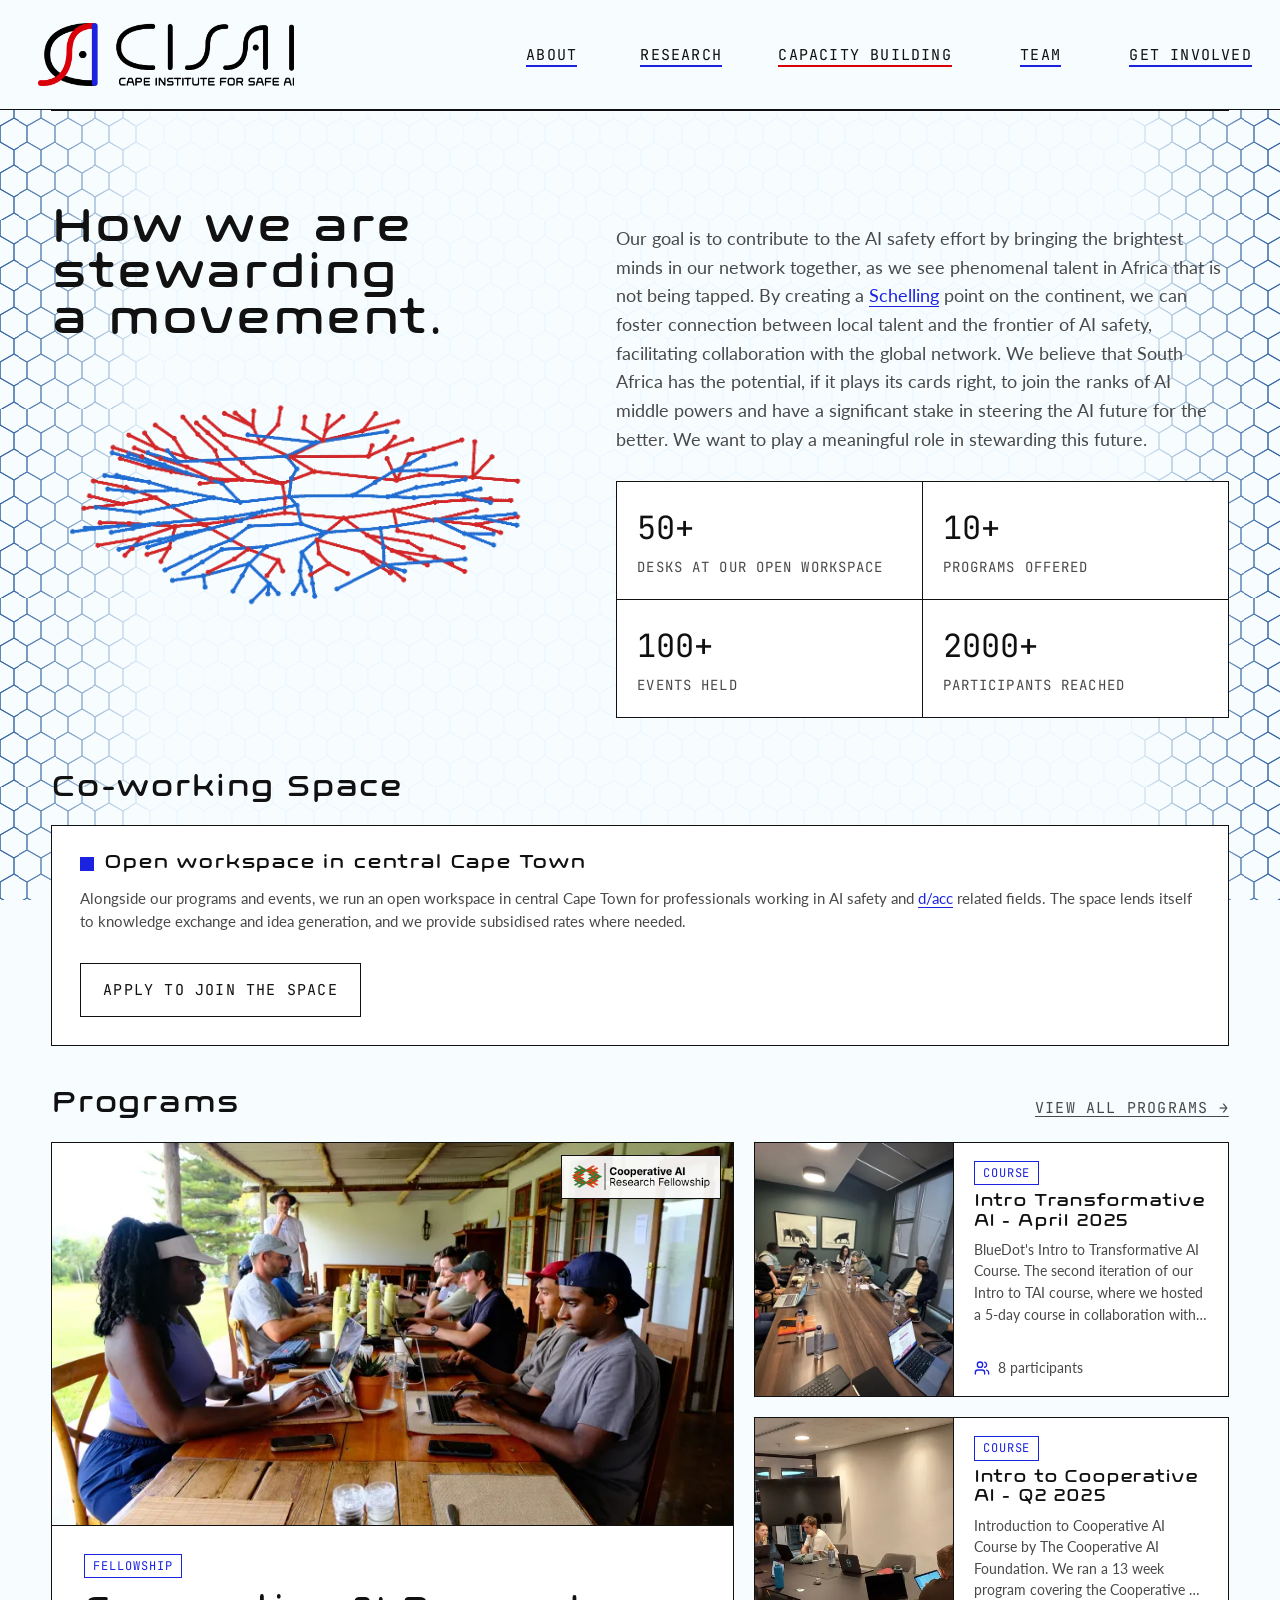
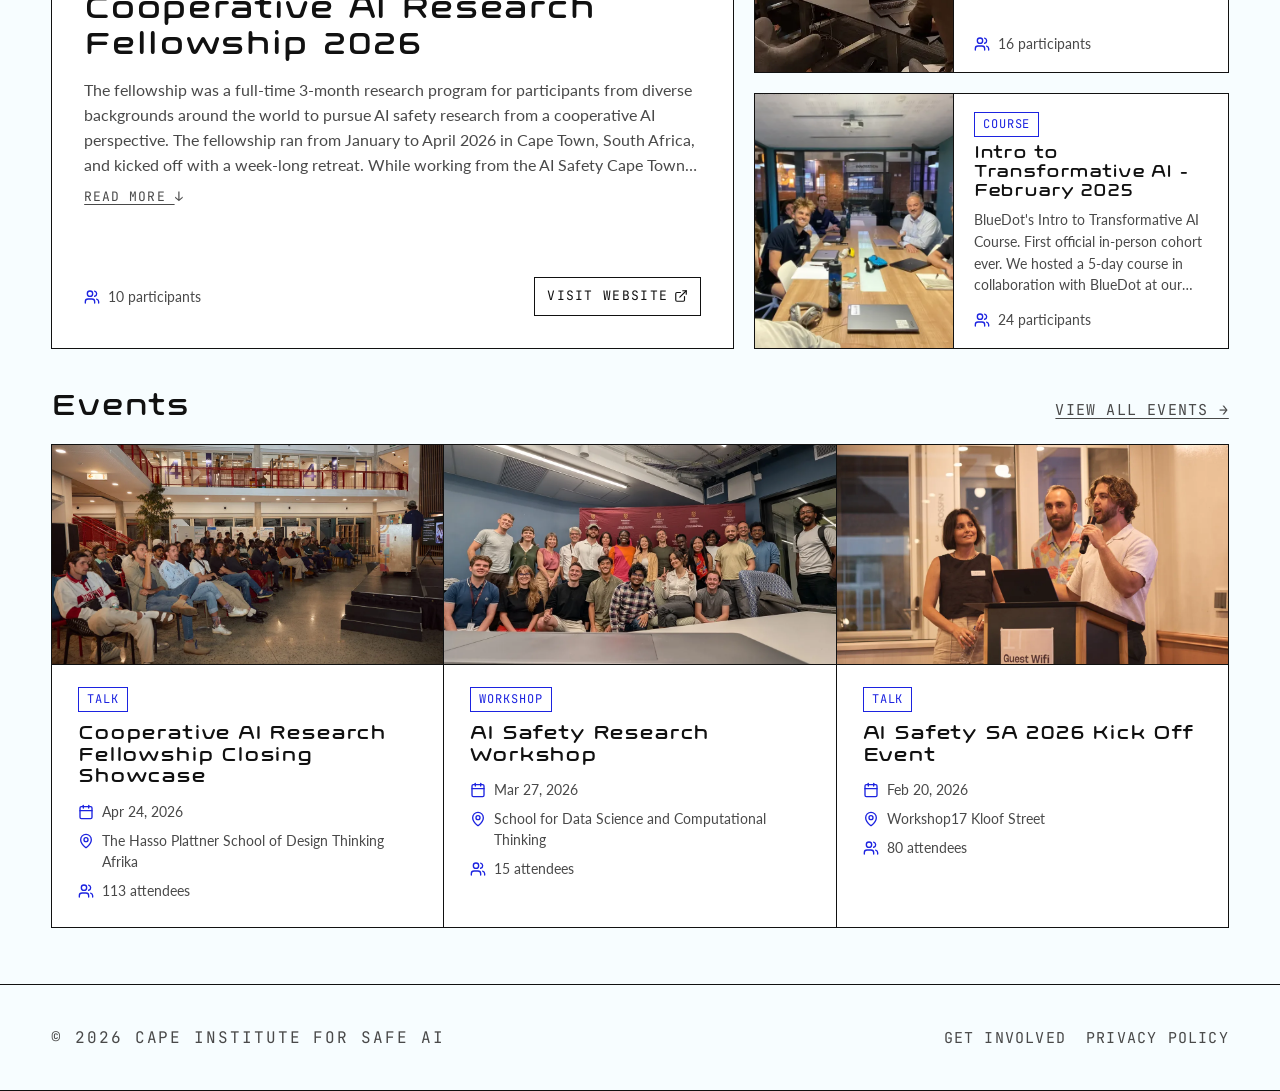
==== commit 1cb396fb: "Port AISSA programs, events and research content; restructure capacity-building pages Carries the pr" ====
--- a/capacity-building.html
+++ b/capacity-building.html
@@ -13,6 +13,7 @@
 <link href="https://fonts.googleapis.com/css2?family=JetBrains+Mono:wght@400;500;600&family=Lato:wght@400;700;900&display=swap" rel="stylesheet" media="print" onload="this.media='all'">
 <noscript><link href="https://fonts.googleapis.com/css2?family=JetBrains+Mono:wght@400;500;600&family=Lato:wght@400;700;900&display=swap" rel="stylesheet"></noscript>
 
+<link rel="preload" href="assets/fonts/Axion.otf" as="font" type="font/otf" crossorigin />
 <link rel="stylesheet" href="assets/css/style.css" />
 </head>
 <body>
@@ -30,7 +31,7 @@
         <div class="nav-dropdown">
           <a href="programs.html">Programs</a>
           <a href="events.html">Events</a>
-          <a href="workspace.html">Co-working Space</a>
+          <a href="https://tally.so/r/obO5q1" target="_blank" rel="noopener">Co-working Space</a>
         </div>
       </div>
       <a href="team.html"><span class="nav-label">Team</span></a>
@@ -51,16 +52,10 @@
   <!-- CAPACITY BUILDING -->
   <section class="section" id="capacity">
     <div class="wrap">
-      <span class="mono-label">Capacity Building</span>
-      <div class="capacity__intro" style="margin-top: 12px;">
+      <div class="capacity__intro">
         <div>
           <h1 class="section-title">How we are stewarding a movement.</h1>
-          <img
-            class="capacity__gif"
-            src="assets/images/network_growth.gif"
-            loading="lazy"
-            alt="Animation showing the growth of the CISAI community network over time"
-          />
+          <img class="capacity__gif" src="assets/images/network_growth_poster.webp" width="1000" height="471" loading="lazy" decoding="async" alt="Network diagram of the CISAI community, branching outward from a central hub" />
         </div>
         <div>
           <p class="body-lead">
@@ -68,104 +63,146 @@
           </p>
           <div class="capacity__stats">
             <div><span class="num">50+</span><span class="label">Desks at our open workspace</span></div>
-            <div><span class="num">10</span><span class="label">Programs offered</span></div>
-            <div><span class="num">90+</span><span class="label">Events held</span></div>
+            <div><span class="num">10+</span><span class="label">Programs offered</span></div>
+            <div><span class="num">100+</span><span class="label">Events held</span></div>
             <div><span class="num">2000+</span><span class="label">Participants reached</span></div>
           </div>
         </div>
       </div>
 
-      <div style="margin-top: 56px; display: flex; align-items: flex-end; justify-content: space-between; gap: 16px; flex-wrap: wrap;">
-        <h2 class="section-title" style="max-width: none; font-size: clamp(22px, 2.6vw, 28px);">Programs</h2>
+      <div class="section-head">
+        <h2 class="section-title">Co-working Space</h2>
+      </div>
+      <div class="card-grid card-grid--1">
+        <div class="card">
+          <div class="card-heading"><span class="swatch"></span><h3>Open workspace in central Cape Town</h3></div>
+          <p>Alongside our programs and events, we run an open workspace in central Cape Town for professionals working in AI safety and <abbr class="dacc-term">d/acc</abbr> related fields. The space lends itself to knowledge exchange and idea generation, and we provide subsidised rates where needed.</p>
+          <a class="card-meta btn" href="https://tally.so/r/obO5q1" target="_blank" rel="noopener">Apply to join the space</a>
+        </div>
+      </div>
+
+      <div class="section-head">
+        <h2 class="section-title">Programs</h2>
         <a class="card-meta" href="programs.html">View all Programs &rarr;</a>
       </div>
-      <div class="card-grid" style="margin-top: 22px;">
-        <div class="card">
-          <img class="card__image" src="assets/images/programs/cai-research-fellowship-2026.webp" alt="Cooperative AI Research Fellowship cohort" loading="lazy" />
-          <div class="card-heading"><span class="swatch"></span><h3>Cooperative AI Research Fellowship</h3></div>
-          <p>A 3-month in-person, all-expense-paid fellowship connecting researchers to senior mentors at Google DeepMind, Oxford, MIT, and more.</p>
-        </div>
-        <div class="card">
-          <img class="card__image" src="assets/images/programs/intro-tai-2025-feb.webp" alt="Introduction to Transformative AI course session" loading="lazy" />
-          <div class="card-heading"><span class="swatch"></span><h3>AI Safety Fundamentals</h3></div>
-          <p>Cohort-based courses covering the core technical and governance ideas in AI safety, run regularly for newcomers to the field.</p>
-        </div>
-        <div class="card">
-          <img class="card__image" src="assets/images/programs/stellies-ai-safety.webp" alt="AI safety workshop at Stellenbosch University" loading="lazy" />
-          <div class="card-heading"><span class="swatch"></span><h3>University Groups</h3></div>
-          <p>We seed and support AI safety student groups at leading South African universities, including UCT and Wits.</p>
-        </div>
-      </div>
-
-      <div style="margin-top: 56px; display: flex; align-items: flex-end; justify-content: space-between; gap: 16px; flex-wrap: wrap;">
-        <h2 class="section-title" style="max-width: none; font-size: clamp(22px, 2.6vw, 28px);">Events</h2>
+      <!-- content:programs-featured:start -->
+<div class="featured-grid">
+<article class="card card--media card--featured">
+  <div class="card__media">
+    <img src="assets/images/programs/800/cai-research-fellowship-2026.webp" srcset="assets/images/programs/800/cai-research-fellowship-2026.webp 800w, assets/images/programs/cai-research-fellowship-2026.webp 1600w" sizes="(max-width: 900px) 100vw, 60vw" alt="Cooperative AI Research Fellowship 2026 participants" fetchpriority="high" decoding="async" /><a class="card__logo" href="https://www.cai-research-fellowship.com/" target="_blank" rel="noopener" aria-label="Cooperative AI Research Fellowship website"><img src="assets/images/partners/cairf-logo.webp" alt="Cooperative AI Research Fellowship logo" loading="lazy" /></a>
+  </div>
+  <div class="card__body">
+    <span class="tag-badge">Fellowship</span>
+    <h3 class="card__title">Cooperative AI Research Fellowship 2026</h3>
+    <p class="card__text card__text--clamp">The fellowship was a full-time 3-month research program for participants from diverse backgrounds around the world to pursue AI safety research from a cooperative AI perspective. The fellowship ran from January to April 2026 in Cape Town, South Africa, and kicked off with a week-long retreat. While working from the AI Safety Cape Town co-working space, participants received mentorship from top researchers in the field of cooperative AI, including from organisations such as Google DeepMind, the University of Oxford, and MIT. Alongside this, participants were provided with resources for building their knowledge and network in cooperative AI, and financial support covering their living and travel expenses. The aim of this program was to prepare fellows for research careers in cooperative AI, and to support the burgeoning AI safety and cooperative AI ecosystem in South Africa. In line with this, the University of Cape Town (UCT) launched the African AI Safety Hub at the UCT AI Initiative.</p>
+    <button type="button" class="card__more" data-card-more hidden aria-expanded="false">Read more <span class="arrow">&darr;</span></button>
+    <div class="card__footer">
+      <ul class="facts"><li class="fact"><svg class="icon" viewBox="0 0 24 24" fill="none" stroke="currentColor" stroke-width="2" stroke-linecap="round" stroke-linejoin="round" aria-hidden="true"><path d="M16 21v-2a4 4 0 0 0-4-4H6a4 4 0 0 0-4 4v2"/><path d="M16 3.128a4 4 0 0 1 0 7.744"/><path d="M22 21v-2a4 4 0 0 0-3-3.87"/><circle cx="9" cy="7" r="4"/></svg><span>10 participants</span></li></ul>
+      <a class="btn btn--small" href="https://www.cai-research-fellowship.com/" target="_blank" rel="noopener">Visit website <svg class="icon" viewBox="0 0 24 24" fill="none" stroke="currentColor" stroke-width="2" stroke-linecap="round" stroke-linejoin="round" aria-hidden="true"><path d="M15 3h6v6"/><path d="M10 14 21 3"/><path d="M18 13v6a2 2 0 0 1-2 2H5a2 2 0 0 1-2-2V8a2 2 0 0 1 2-2h6"/></svg></a>
+    </div>
+  </div>
+</article>
+  <div class="featured-grid__stack">
+<article class="card card--media card--row">
+  <div class="card__media">
+    <img src="assets/images/programs/800/intro-to-transformative-ai-apr-2025.webp" srcset="assets/images/programs/800/intro-to-transformative-ai-apr-2025.webp 800w, assets/images/programs/intro-to-transformative-ai-apr-2025.webp 1600w" sizes="(max-width: 700px) 100vw, 20vw" alt="Intro to Transformative AI April 2025 cohort" loading="lazy" decoding="async" />
+  </div>
+  <div class="card__body">
+    <span class="tag-badge">Course</span>
+    <h3 class="card__title">Intro Transformative AI - April 2025</h3>
+    <p class="card__text">BlueDot's Intro to Transformative AI Course. The second iteration of our Intro to TAI course, where we hosted a 5-day course in collaboration with BlueDot at our coworking offices at Innovation City. We ran multiple...</p>
+    
+    <div class="card__footer">
+      <ul class="facts"><li class="fact"><svg class="icon" viewBox="0 0 24 24" fill="none" stroke="currentColor" stroke-width="2" stroke-linecap="round" stroke-linejoin="round" aria-hidden="true"><path d="M16 21v-2a4 4 0 0 0-4-4H6a4 4 0 0 0-4 4v2"/><path d="M16 3.128a4 4 0 0 1 0 7.744"/><path d="M22 21v-2a4 4 0 0 0-3-3.87"/><circle cx="9" cy="7" r="4"/></svg><span>8 participants</span></li></ul>
+      
+    </div>
+  </div>
+</article>
+<article class="card card--media card--row">
+  <div class="card__media">
+    <img src="assets/images/programs/800/intro-coop-ai-2025-q2.webp" srcset="assets/images/programs/800/intro-coop-ai-2025-q2.webp 800w, assets/images/programs/intro-coop-ai-2025-q2.webp 1600w" sizes="(max-width: 700px) 100vw, 20vw" alt="Intro to Cooperative AI Q2 2025 session" loading="lazy" decoding="async" />
+  </div>
+  <div class="card__body">
+    <span class="tag-badge">Course</span>
+    <h3 class="card__title">Intro to Cooperative AI - Q2 2025</h3>
+    <p class="card__text">Introduction to Cooperative AI Course by The Cooperative AI Foundation. We ran a 13 week program covering the Cooperative AI Curriculum from the Cooperative AI Foundation. This was the first official in-person cohort of...</p>
+    
+    <div class="card__footer">
+      <ul class="facts"><li class="fact"><svg class="icon" viewBox="0 0 24 24" fill="none" stroke="currentColor" stroke-width="2" stroke-linecap="round" stroke-linejoin="round" aria-hidden="true"><path d="M16 21v-2a4 4 0 0 0-4-4H6a4 4 0 0 0-4 4v2"/><path d="M16 3.128a4 4 0 0 1 0 7.744"/><path d="M22 21v-2a4 4 0 0 0-3-3.87"/><circle cx="9" cy="7" r="4"/></svg><span>16 participants</span></li></ul>
+      
+    </div>
+  </div>
+</article>
+<article class="card card--media card--row">
+  <div class="card__media">
+    <img src="assets/images/programs/800/intro-tai-2025-feb.webp" srcset="assets/images/programs/800/intro-tai-2025-feb.webp 800w, assets/images/programs/intro-tai-2025-feb.webp 1600w" sizes="(max-width: 700px) 100vw, 20vw" alt="Intro to Transformative AI February 2025 cohort" loading="lazy" decoding="async" />
+  </div>
+  <div class="card__body">
+    <span class="tag-badge">Course</span>
+    <h3 class="card__title">Intro to Transformative AI - February 2025</h3>
+    <p class="card__text">BlueDot's Intro to Transformative AI Course. First official in-person cohort ever. We hosted a 5-day course in collaboration with BlueDot at our coworking offices at Innovation City. One of the participants wrote about...</p>
+    
+    <div class="card__footer">
+      <ul class="facts"><li class="fact"><svg class="icon" viewBox="0 0 24 24" fill="none" stroke="currentColor" stroke-width="2" stroke-linecap="round" stroke-linejoin="round" aria-hidden="true"><path d="M16 21v-2a4 4 0 0 0-4-4H6a4 4 0 0 0-4 4v2"/><path d="M16 3.128a4 4 0 0 1 0 7.744"/><path d="M22 21v-2a4 4 0 0 0-3-3.87"/><circle cx="9" cy="7" r="4"/></svg><span>24 participants</span></li></ul>
+      
+    </div>
+  </div>
+</article>
+  </div>
+</div>
+<!-- content:programs-featured:end -->
+
+      <div class="section-head">
+        <h2 class="section-title">Events</h2>
         <a class="card-meta" href="events.html">View all Events &rarr;</a>
       </div>
-      <div class="card-grid" style="margin-top: 22px;">
-        <div class="card">
-          <img class="card__image" src="assets/images/events/reading-group-cooperative-ai.webp" alt="CISAI weekly reading group session" loading="lazy" />
-          <div class="card-heading"><span class="swatch"></span><h3>Reading Groups</h3></div>
-          <p>Weekly, hosted at our workspace — a low-key, high-signal venue for working through recent AI safety and governance papers together.</p>
-        </div>
-        <div class="card">
-          <img class="card__image" src="assets/images/events/ai-safety-research-workshop.webp" alt="AI safety research workshop" loading="lazy" />
-          <div class="card-heading"><span class="swatch"></span><h3>Workshops &amp; Talks</h3></div>
-          <p>Workshops at national AI conferences and talks featuring world-class AI safety researchers passing through Cape Town.</p>
-        </div>
-        <div class="card">
-          <div class="card-heading"><span class="swatch"></span><h3>Hackathons</h3></div>
-          <p>Project-focused sprints, often run alongside partners like Apart Research, giving participants a hands-on entry point into AI safety research.</p>
-        </div>
-      </div>
-
-      <div class="card" style="margin-top: 56px; max-width: none;">
-        <div class="card-heading"><span class="swatch"></span><h3>Co-working Space</h3></div>
-        <p>Alongside our programs and events, we run an open workspace in central Cape Town for professionals working in AI safety and <abbr class="dacc-term">d/acc</abbr> related fields.</p>
-        <a class="card-meta" href="workspace.html">See the space &rarr;</a>
-      </div>
-
-      <div class="partners" style="margin-top: 56px;">
-        <h3 class="about__subheading">Partners, Collaborators, and Funders</h3>
-        <div class="partners__carousel">
-          <div class="partners__track">
-            <div class="partners__row">
-              <span class="partner-logo"><img src="assets/images/partners/uct-ai-initiative.png" alt="UCT AI Initiative" /></span>
-              <span class="partner-logo"><img src="assets/images/partners/wits-logo.png" alt="University of the Witwatersrand" /></span>
-              <span class="partner-logo"><img src="assets/images/partners/CoopAI_Primary_Black.png" alt="Cooperative AI Foundation" /></span>
-              <span class="partner-logo"><img src="assets/images/partners/condor-initiative.png" alt="Condor Initiative" /></span>
-              <span class="partner-logo"><img src="assets/images/partners/apart_logo.png" alt="Apart Research" /></span>
-              <span class="partner-logo"><img src="assets/images/partners/EA-SA-horizontal-logo.png" alt="Effective Altruism South Africa" /></span>
-              <span class="partner-logo"><img src="assets/images/partners/indabax-logo.png" alt="IndabaX" /></span>
-              <span class="partner-logo"><img src="assets/images/partners/coefficient-giving.png" alt="Coefficient Giving" /></span>
-              <span class="partner-logo"><img src="assets/images/partners/survival-and-flourishing-fund.svg" alt="Survival and Flourishing Fund" /></span>
-              <span class="partner-logo"><img src="assets/images/partners/foresight-institute.png" alt="Foresight Institute" /></span>
-              <span class="partner-logo"><img src="assets/images/partners/aissa-logo.png" alt="AI Safety South Africa" /></span>
-            </div>
-            <div class="partners__row" aria-hidden="true">
-              <span class="partner-logo"><img src="assets/images/partners/uct-ai-initiative.png" alt="" /></span>
-              <span class="partner-logo"><img src="assets/images/partners/wits-logo.png" alt="" /></span>
-              <span class="partner-logo"><img src="assets/images/partners/CoopAI_Primary_Black.png" alt="" /></span>
-              <span class="partner-logo"><img src="assets/images/partners/condor-initiative.png" alt="" /></span>
-              <span class="partner-logo"><img src="assets/images/partners/apart_logo.png" alt="" /></span>
-              <span class="partner-logo"><img src="assets/images/partners/EA-SA-horizontal-logo.png" alt="" /></span>
-              <span class="partner-logo"><img src="assets/images/partners/indabax-logo.png" alt="" /></span>
-              <span class="partner-logo"><img src="assets/images/partners/coefficient-giving.png" alt="" /></span>
-              <span class="partner-logo"><img src="assets/images/partners/survival-and-flourishing-fund.svg" alt="" /></span>
-              <span class="partner-logo"><img src="assets/images/partners/foresight-institute.png" alt="" /></span>
-              <span class="partner-logo"><img src="assets/images/partners/aissa-logo.png" alt="" /></span>
-            </div>
-          </div>
-        </div>
-      </div>
-
-      <div class="card" style="margin-top: 56px; max-width: none;">
-        <h2 class="section-title" style="max-width: none; font-size: clamp(24px, 3vw, 32px);">Explore your path to impact.</h2>
-        <p class="body-lead" style="margin-top: 8px;">
-          You can make a contribution to AI safety through up-skilling, attending events, volunteering,
-          co-working with our community, reading our newsletter, or supporting us financially.
-        </p>
-        <a class="btn" href="get-involved.html" style="margin-top: 8px;">Get involved <span class="arrow">&rarr;</span></a>
-      </div>
+      <!-- content:events-highlighted:start -->
+<div class="card-grid card-grid--media">
+<article class="card card--media">
+  <div class="card__media">
+    <img src="assets/images/events/cooperative-ai-research-fellowship-closing-showcase.webp" alt="Cooperative AI Research Fellowship Closing Showcase" loading="lazy" decoding="async" />
+  </div>
+  <div class="card__body">
+    <span class="tag-badge">Talk</span>
+    <h3 class="card__title">Cooperative AI Research Fellowship Closing Showcase</h3>
+    <ul class="facts">
+      <li class="fact"><svg class="icon" viewBox="0 0 24 24" fill="none" stroke="currentColor" stroke-width="2" stroke-linecap="round" stroke-linejoin="round" aria-hidden="true"><path d="M8 2v4"/><path d="M16 2v4"/><rect width="18" height="18" x="3" y="4" rx="2"/><path d="M3 10h18"/></svg><span>Apr 24, 2026</span></li>
+      <li class="fact"><svg class="icon" viewBox="0 0 24 24" fill="none" stroke="currentColor" stroke-width="2" stroke-linecap="round" stroke-linejoin="round" aria-hidden="true"><path d="M20 10c0 4.993-5.539 10.193-7.399 11.799a1 1 0 0 1-1.202 0C9.539 20.193 4 14.993 4 10a8 8 0 0 1 16 0"/><circle cx="12" cy="10" r="3"/></svg><span>The Hasso Plattner School of Design Thinking Afrika</span></li>
+      <li class="fact"><svg class="icon" viewBox="0 0 24 24" fill="none" stroke="currentColor" stroke-width="2" stroke-linecap="round" stroke-linejoin="round" aria-hidden="true"><path d="M16 21v-2a4 4 0 0 0-4-4H6a4 4 0 0 0-4 4v2"/><path d="M16 3.128a4 4 0 0 1 0 7.744"/><path d="M22 21v-2a4 4 0 0 0-3-3.87"/><circle cx="9" cy="7" r="4"/></svg><span>113 attendees</span></li>
+    </ul>
+  </div>
+</article>
+<article class="card card--media">
+  <div class="card__media">
+    <img src="assets/images/events/ai-safety-research-workshop.webp" alt="AI Safety Research Workshop" loading="lazy" decoding="async" />
+  </div>
+  <div class="card__body">
+    <span class="tag-badge">Workshop</span>
+    <h3 class="card__title">AI Safety Research Workshop</h3>
+    <ul class="facts">
+      <li class="fact"><svg class="icon" viewBox="0 0 24 24" fill="none" stroke="currentColor" stroke-width="2" stroke-linecap="round" stroke-linejoin="round" aria-hidden="true"><path d="M8 2v4"/><path d="M16 2v4"/><rect width="18" height="18" x="3" y="4" rx="2"/><path d="M3 10h18"/></svg><span>Mar 27, 2026</span></li>
+      <li class="fact"><svg class="icon" viewBox="0 0 24 24" fill="none" stroke="currentColor" stroke-width="2" stroke-linecap="round" stroke-linejoin="round" aria-hidden="true"><path d="M20 10c0 4.993-5.539 10.193-7.399 11.799a1 1 0 0 1-1.202 0C9.539 20.193 4 14.993 4 10a8 8 0 0 1 16 0"/><circle cx="12" cy="10" r="3"/></svg><span>School for Data Science and Computational Thinking</span></li>
+      <li class="fact"><svg class="icon" viewBox="0 0 24 24" fill="none" stroke="currentColor" stroke-width="2" stroke-linecap="round" stroke-linejoin="round" aria-hidden="true"><path d="M16 21v-2a4 4 0 0 0-4-4H6a4 4 0 0 0-4 4v2"/><path d="M16 3.128a4 4 0 0 1 0 7.744"/><path d="M22 21v-2a4 4 0 0 0-3-3.87"/><circle cx="9" cy="7" r="4"/></svg><span>15 attendees</span></li>
+    </ul>
+  </div>
+</article>
+<article class="card card--media">
+  <div class="card__media">
+    <img src="assets/images/events/ai-safety-sa-2026-kick-off-event.webp" alt="AI Safety SA 2026 Kick Off Event" loading="lazy" decoding="async" />
+  </div>
+  <div class="card__body">
+    <span class="tag-badge">Talk</span>
+    <h3 class="card__title">AI Safety SA 2026 Kick Off Event</h3>
+    <ul class="facts">
+      <li class="fact"><svg class="icon" viewBox="0 0 24 24" fill="none" stroke="currentColor" stroke-width="2" stroke-linecap="round" stroke-linejoin="round" aria-hidden="true"><path d="M8 2v4"/><path d="M16 2v4"/><rect width="18" height="18" x="3" y="4" rx="2"/><path d="M3 10h18"/></svg><span>Feb 20, 2026</span></li>
+      <li class="fact"><svg class="icon" viewBox="0 0 24 24" fill="none" stroke="currentColor" stroke-width="2" stroke-linecap="round" stroke-linejoin="round" aria-hidden="true"><path d="M20 10c0 4.993-5.539 10.193-7.399 11.799a1 1 0 0 1-1.202 0C9.539 20.193 4 14.993 4 10a8 8 0 0 1 16 0"/><circle cx="12" cy="10" r="3"/></svg><span>Workshop17 Kloof Street</span></li>
+      <li class="fact"><svg class="icon" viewBox="0 0 24 24" fill="none" stroke="currentColor" stroke-width="2" stroke-linecap="round" stroke-linejoin="round" aria-hidden="true"><path d="M16 21v-2a4 4 0 0 0-4-4H6a4 4 0 0 0-4 4v2"/><path d="M16 3.128a4 4 0 0 1 0 7.744"/><path d="M22 21v-2a4 4 0 0 0-3-3.87"/><circle cx="9" cy="7" r="4"/></svg><span>80 attendees</span></li>
+    </ul>
+  </div>
+</article>
+</div>
+<!-- content:events-highlighted:end -->
+
     </div>
   </section>
 
@@ -175,10 +212,6 @@
   <div class="wrap site-footer__inner">
     <span class="mono-label">&copy; <span id="year"></span> Cape Institute for Safe AI</span>
     <div class="footer-links">
-      <a href="index.html#about">About</a>
-      <a href="capacity-building.html">Capacity Building</a>
-      <a href="research.html">Research</a>
-      <a href="team.html">Team</a>
       <a href="get-involved.html">Get Involved</a>
       <a href="privacy.html">Privacy Policy</a>
     </div>
--- a/assets/css/style.css
+++ b/assets/css/style.css
@@ -106,6 +106,7 @@
 .section-title {
   font-size: clamp(28px, 4vw, 44px);
   max-width: 18ch;
+  text-wrap: balance;
 }
 
 .body-lead {
@@ -202,7 +203,7 @@
   position: sticky;
   top: 0;
   z-index: 50;
-  background-color: var(--color-bg);
+  background-color: var(--color-page-bg);
   border-bottom: var(--border);
 }
 
@@ -212,7 +213,7 @@
   position: absolute;
   top: 0;
   bottom: 0;
-  background-color: var(--color-bg);
+  background-color: var(--color-page-bg);
   z-index: -1;
 }
 
@@ -233,7 +234,7 @@
   height: var(--header-h);
   padding-left: 0;
   padding-right: 0;
-  background: var(--color-bg);
+  background: var(--color-page-bg);
 }
 
 .logo-link {
@@ -329,7 +330,7 @@
   top: 100%;
   left: 0;
   min-width: 230px;
-  background: var(--color-bg);
+  background: var(--color-page-bg);
   border: var(--border);
   z-index: 60;
 }
@@ -689,12 +690,6 @@
   height: 160px;
   margin: -28px -28px 4px;
   object-fit: cover;
-  filter: grayscale(1);
-  transition: filter 0.2s ease;
-}
-
-.card:hover .card__image {
-  filter: grayscale(0);
 }
 
 .card-grid--2 {
@@ -810,17 +805,24 @@
   display: flex;
   align-items: center;
   justify-content: center;
-  height: 55px;
-  width: 182px;
+  height: 64px;
   flex-shrink: 0;
 }
 
+/* Logos are sized by height so the gap between neighbours is constant;
+   wide wordmarks are capped, and near-square marks get extra height so
+   they don't read as tiny next to them. */
 .partners__row img {
-  height: 100%;
-  width: 100%;
+  height: 40px;
+  width: auto;
+  max-width: 220px;
   object-fit: contain;
   filter: grayscale(1);
   opacity: 0.75;
+}
+
+.partner-logo--tall img {
+  height: 64px;
 }
 
 @media (prefers-reduced-motion: reduce) {
@@ -864,12 +866,6 @@
   width: 100%;
   height: 100%;
   object-fit: cover;
-  filter: grayscale(1);
-  transition: filter 0.2s ease;
-}
-
-.team-card:hover .team-card__photo img {
-  filter: grayscale(0);
 }
 
 .team-card h3 {
@@ -935,13 +931,6 @@
 .contact__detail .mono-label {
   margin-bottom: 6px;
   display: block;
-}
-
-.contact__rebrand-note {
-  font-size: 16px;
-  color: var(--color-muted);
-  margin-top: 6px;
-  margin-bottom: 10px;
 }
 
 .contact__socials {
@@ -1204,7 +1193,7 @@
 .site-footer {
   position: relative;
   padding: 40px 0;
-  background: var(--color-bg);
+  background: var(--color-page-bg);
   border-top: var(--border);
   border-bottom: var(--border);
 }
@@ -1215,7 +1204,7 @@
   align-items: center;
   flex-wrap: wrap;
   gap: 16px;
-  background: var(--color-bg);
+  background: var(--color-page-bg);
 }
 
 .site-footer .mono-label {
@@ -1290,7 +1279,7 @@
   position: fixed;
   inset: 78px 0 0 0;
   height: auto;
-  background: var(--color-bg);
+  background: var(--color-page-bg);
   flex-direction: column;
   align-items: stretch;
   padding: 0;
@@ -1408,3 +1397,583 @@
     margin-bottom: -100px;
   }
 }
+
+/* ==========================================================================
+   Structured content — programs / events / research
+   Rendered from content/*.json by scripts/build-content.mjs. Card and table
+   layouts mirror the predecessor AISSA site, restyled in the CISAI idiom.
+   ========================================================================== */
+
+/* Section heading row with a "View all" link beside it */
+
+.section-head {
+  display: flex;
+  align-items: flex-end;
+  justify-content: space-between;
+  gap: 16px;
+  flex-wrap: wrap;
+  margin-top: 56px;
+}
+
+.section-head .section-title {
+  max-width: none;
+  font-size: clamp(22px, 2.6vw, 28px);
+}
+
+.section-head .card-meta {
+  font-family: var(--font-mono);
+  font-size: 15px;
+  text-transform: uppercase;
+  letter-spacing: 0.08em;
+  color: var(--color-muted);
+  text-decoration: underline;
+  text-decoration-color: var(--color-muted);
+  text-underline-offset: 3px;
+}
+
+.section-head .card-meta:hover {
+  color: var(--color-blue);
+  text-decoration-color: var(--color-blue);
+}
+
+.body-lead a {
+  color: var(--color-blue);
+  text-decoration: underline;
+  text-underline-offset: 2px;
+}
+
+.body-lead a:hover {
+  color: var(--color-red);
+}
+
+/* Type badge (fellowship / course / reading group / published ...) */
+
+.tag-badge {
+  display: inline-flex;
+  align-items: center;
+  width: fit-content;
+  padding: 3px 8px;
+  border: 1px solid var(--color-blue);
+  font-family: var(--font-mono);
+  font-size: 12px;
+  text-transform: uppercase;
+  letter-spacing: 0.08em;
+  line-height: 1.4;
+  color: var(--color-blue);
+  white-space: nowrap;
+}
+
+/* Inline icons + fact lists (date / location / attendance) */
+
+.icon {
+  width: 16px;
+  height: 16px;
+  flex-shrink: 0;
+  color: var(--color-blue);
+}
+
+.facts {
+  list-style: none;
+  margin: 0;
+  padding: 0;
+  display: flex;
+  flex-direction: column;
+  gap: 8px;
+}
+
+.fact {
+  display: flex;
+  align-items: flex-start;
+  gap: 8px;
+  font-size: 14px;
+  line-height: 1.5;
+  color: var(--color-muted);
+}
+
+.fact .icon {
+  margin-top: 3px;
+}
+
+.btn--small {
+  padding: 8px 12px;
+  font-size: 13px;
+  gap: 6px;
+}
+
+.btn .icon {
+  width: 14px;
+  height: 14px;
+  color: currentColor;
+}
+
+/* Media cards: image header + body. Extends .card, which supplies the
+   right/bottom hairlines when placed inside a .card-grid. */
+
+.card.card--media {
+  padding: 0;
+  min-height: 0;
+  gap: 0;
+}
+
+.card__media {
+  position: relative;
+  aspect-ratio: 16 / 9;
+  overflow: hidden;
+  background: var(--color-faint);
+  border-bottom: var(--border);
+}
+
+.card__media img {
+  width: 100%;
+  height: 100%;
+  object-fit: cover;
+}
+
+.card__media--fallback img {
+  object-fit: contain;
+  padding: 24px;
+}
+
+.card__logo {
+  position: absolute;
+  top: 12px;
+  right: 12px;
+  display: flex;
+  align-items: center;
+  justify-content: center;
+  width: 160px;
+  height: 44px;
+  padding: 6px 10px;
+  background: rgba(255, 255, 255, 0.92);
+  border: var(--border);
+}
+
+.card__logo img {
+  width: 100%;
+  height: 100%;
+  object-fit: contain;
+}
+
+.card__body {
+  display: flex;
+  flex-direction: column;
+  gap: 12px;
+  flex: 1;
+  padding: 22px 26px 26px;
+}
+
+.card__title {
+  font-size: 19px;
+  line-height: 1.2;
+}
+
+.card__text {
+  color: var(--color-muted);
+  font-size: 14.5px;
+  margin: 0;
+}
+
+/* Long descriptions: four lines, expandable via the "Read more" toggle
+   (main.js only shows the toggle when the text actually overflows). */
+.card__text--clamp {
+  display: -webkit-box;
+  -webkit-box-orient: vertical;
+  -webkit-line-clamp: 4;
+  overflow: hidden;
+}
+
+.card__text--clamp.is-expanded {
+  display: block;
+  -webkit-line-clamp: unset;
+  overflow: visible;
+}
+
+.card__more {
+  align-self: flex-start;
+  margin: -4px 0 0;
+  padding: 0;
+  border: none;
+  background: none;
+  cursor: pointer;
+  font-family: var(--font-mono);
+  font-size: 13px;
+  text-transform: uppercase;
+  letter-spacing: 0.08em;
+  color: var(--color-muted);
+  text-decoration: underline;
+  text-underline-offset: 3px;
+}
+
+.card__more:hover {
+  color: var(--color-blue);
+}
+
+.card__more .arrow {
+  display: inline-block;
+  transition: transform 0.15s ease;
+}
+
+.card__more[aria-expanded="true"] .arrow {
+  transform: rotate(180deg);
+}
+
+.card__footer {
+  display: flex;
+  align-items: center;
+  justify-content: space-between;
+  gap: 12px;
+  flex-wrap: wrap;
+  margin-top: auto;
+  padding-top: 4px;
+}
+
+.card__footer .facts:empty {
+  display: none;
+}
+
+/* Featured layout: one large card + a stacked column of horizontal cards
+   (legacy AISSA homepage programs section). Cards here sit outside a
+   .card-grid, so they carry their own top/left hairlines. */
+
+.featured-grid {
+  display: grid;
+  grid-template-columns: 1.18fr 0.82fr;
+  gap: 20px;
+  align-items: stretch;
+  margin-top: 22px;
+}
+
+.featured-grid > .card,
+.featured-grid__stack > .card {
+  border-top: var(--border);
+  border-left: var(--border);
+}
+
+.featured-grid__stack {
+  display: grid;
+  grid-auto-rows: 1fr;
+  gap: 20px;
+}
+
+.card--featured .card__body {
+  padding: 28px 32px 32px;
+  gap: 14px;
+}
+
+.card--featured .card__title {
+  font-size: clamp(22px, 2.4vw, 30px);
+}
+
+.card--featured .card__text {
+  font-size: 15.5px;
+}
+
+.card.card--row {
+  display: grid;
+  grid-template-columns: 0.42fr 0.58fr;
+}
+
+.card--row .card__media {
+  aspect-ratio: auto;
+  height: 100%;
+  border-bottom: none;
+  border-right: var(--border);
+}
+
+.card--row .card__body {
+  padding: 18px 20px;
+  gap: 8px;
+}
+
+.card--row .card__title {
+  font-size: 16px;
+}
+
+.card--row .card__text {
+  font-size: 13.5px;
+  display: -webkit-box;
+  -webkit-box-orient: vertical;
+  -webkit-line-clamp: 4;
+  overflow: hidden;
+}
+
+/* Data tables (event archive, research outputs) */
+
+.table-shell {
+  border: var(--border);
+  background: var(--color-bg);
+  margin-top: 22px;
+  overflow-x: auto;
+}
+
+.data-table {
+  width: 100%;
+  min-width: 760px;
+  border-collapse: collapse;
+  font-size: 14.5px;
+}
+
+.data-table th,
+.data-table td {
+  padding: 12px 16px;
+  text-align: left;
+  vertical-align: middle;
+  border-bottom: var(--border);
+  color: var(--color-muted);
+}
+
+.data-table thead th {
+  font-family: var(--font-mono);
+  font-size: 13px;
+  font-weight: 600;
+  text-transform: uppercase;
+  letter-spacing: 0.08em;
+  background: var(--color-faint);
+  white-space: nowrap;
+}
+
+.data-table tbody tr:last-child td {
+  border-bottom: none;
+}
+
+.data-table tbody tr:hover td {
+  background: var(--color-faint);
+}
+
+.data-table .nowrap {
+  white-space: nowrap;
+}
+
+.data-table .num {
+  text-align: right;
+  white-space: nowrap;
+}
+
+.table-title {
+  display: inline-flex;
+  align-items: center;
+  gap: 12px;
+  font-weight: 700;
+  color: var(--color-ink);
+}
+
+.table-thumb {
+  width: 48px;
+  height: 48px;
+  flex-shrink: 0;
+  object-fit: cover;
+  border: var(--border);
+}
+
+.table-link {
+  display: inline-flex;
+  align-items: center;
+  gap: 4px;
+  font-weight: 700;
+  color: var(--color-blue);
+  text-decoration: none;
+}
+
+.table-link:hover {
+  color: var(--color-red);
+}
+
+.table-link .icon {
+  width: 14px;
+  height: 14px;
+  color: currentColor;
+}
+
+@media (max-width: 900px) {
+  .featured-grid {
+    grid-template-columns: 1fr;
+  }
+}
+
+@media (max-width: 700px) {
+  .card.card--row {
+    grid-template-columns: 1fr;
+  }
+
+  .card--row .card__media {
+    aspect-ratio: 16 / 9;
+    height: auto;
+    border-right: none;
+    border-bottom: var(--border);
+  }
+}
+
+/* Single full-width card inside the hairline grid wrapper */
+.card-grid.card-grid--1 {
+  grid-template-columns: 1fr;
+}
+
+/* Tighter seam between an intro section and the gallery/list section below it */
+.section--tight-bottom > .wrap {
+  padding-bottom: calc(var(--section-pad) * 0.4);
+}
+
+.section--tight-top > .wrap {
+  padding-top: calc(var(--section-pad) * 0.4);
+}
+
+/* Social links as an icon-bulleted list (icon boxes match .contact__socials) */
+.social-list {
+  list-style: none;
+  margin: 14px 0 0;
+  padding: 0;
+  display: flex;
+  flex-direction: column;
+  gap: 12px;
+}
+
+.social-list a {
+  display: flex;
+  align-items: center;
+  gap: 14px;
+  text-decoration: none;
+}
+
+.social-list__icon {
+  border: var(--border);
+  background: var(--color-bg);
+  width: 40px;
+  height: 40px;
+  flex-shrink: 0;
+  display: flex;
+  align-items: center;
+  justify-content: center;
+  transition: background 0.15s ease, color 0.15s ease;
+}
+
+.social-list__icon svg {
+  width: 16px;
+  height: 16px;
+  fill: currentColor;
+}
+
+.social-list a:hover .social-list__icon {
+  background: var(--color-ink);
+  color: var(--color-bg);
+}
+
+/* #research puts its bottom padding on .research__bets, not the wrap */
+.section--tight-bottom .research__bets {
+  padding-bottom: calc(var(--section-pad) * 0.4);
+}
+
+/* Sub-section gaps on capacity-building: the intro already carries its own
+   bottom margin, so the first heading row shouldn't add another. */
+.section-head {
+  margin-top: 44px;
+}
+
+.capacity__intro + .section-head {
+  margin-top: 0;
+}
+
+/* Get-involved hero: let the image fill the full height of the text column
+   (form included) instead of a fixed 4:3 box; anchored left so any overflow
+   is cropped from the right edge. */
+.page-hero__image--fill {
+  aspect-ratio: auto;
+  height: 100%;
+  min-height: 360px;
+}
+
+.page-hero__image--fill img {
+  object-position: left center;
+}
+
+@media (max-width: 900px) {
+  .page-hero__image--fill {
+    aspect-ratio: 4 / 3;
+    height: auto;
+    min-height: 0;
+  }
+}
+
+/* ---------- Follow-ups from design review ---------- */
+
+/* Current-page tab (set by main.js) */
+.site-nav a.is-active .nav-label::after {
+  background: var(--color-red);
+}
+
+/* Bordered call-to-action box (replaces the old mailing-list form) */
+.cta-box {
+  border: var(--border);
+  background: var(--color-bg);
+  padding: clamp(24px, 3vw, 40px);
+}
+
+/* Tables: keep the title column readable on narrow screens; the shell
+   scrolls horizontally instead. */
+.data-table td:first-child,
+.data-table th:first-child {
+  min-width: 280px;
+}
+
+.table-sublist {
+  list-style: none;
+  margin: 8px 0 0;
+  padding: 0;
+  display: flex;
+  flex-direction: column;
+  gap: 4px;
+  font-size: 13.5px;
+  color: var(--color-muted);
+}
+
+.table-sublist li::before {
+  content: "\2014\00a0";
+  color: var(--color-muted);
+}
+
+/* Event archive: paginated reveal */
+.archive-row.is-hidden {
+  display: none;
+}
+
+.archive-more {
+  display: flex;
+  align-items: center;
+  gap: 18px;
+  flex-wrap: wrap;
+  margin-top: 18px;
+}
+
+.archive-more .btn .arrow {
+  transition: transform 0.15s ease;
+}
+
+.archive-more .btn:hover .arrow {
+  transform: translateY(3px);
+}
+
+/* Social list: body-font descriptor, mono only for the channel name */
+.social-list__label {
+  font-size: 15px;
+  color: var(--color-muted);
+}
+
+.social-list__label strong {
+  font-family: var(--font-mono);
+  font-weight: 500;
+  font-size: 14px;
+  text-transform: uppercase;
+  letter-spacing: 0.08em;
+  color: var(--color-ink);
+}
+
+.social-list a:hover .social-list__label strong {
+  color: var(--color-blue);
+}
+
+/* Hex mesh backdrop is off on small screens: text runs full-width there and
+   the pattern sits directly under it. */
+@media (max-width: 900px) {
+  body::before {
+    display: none;
+  }
+}
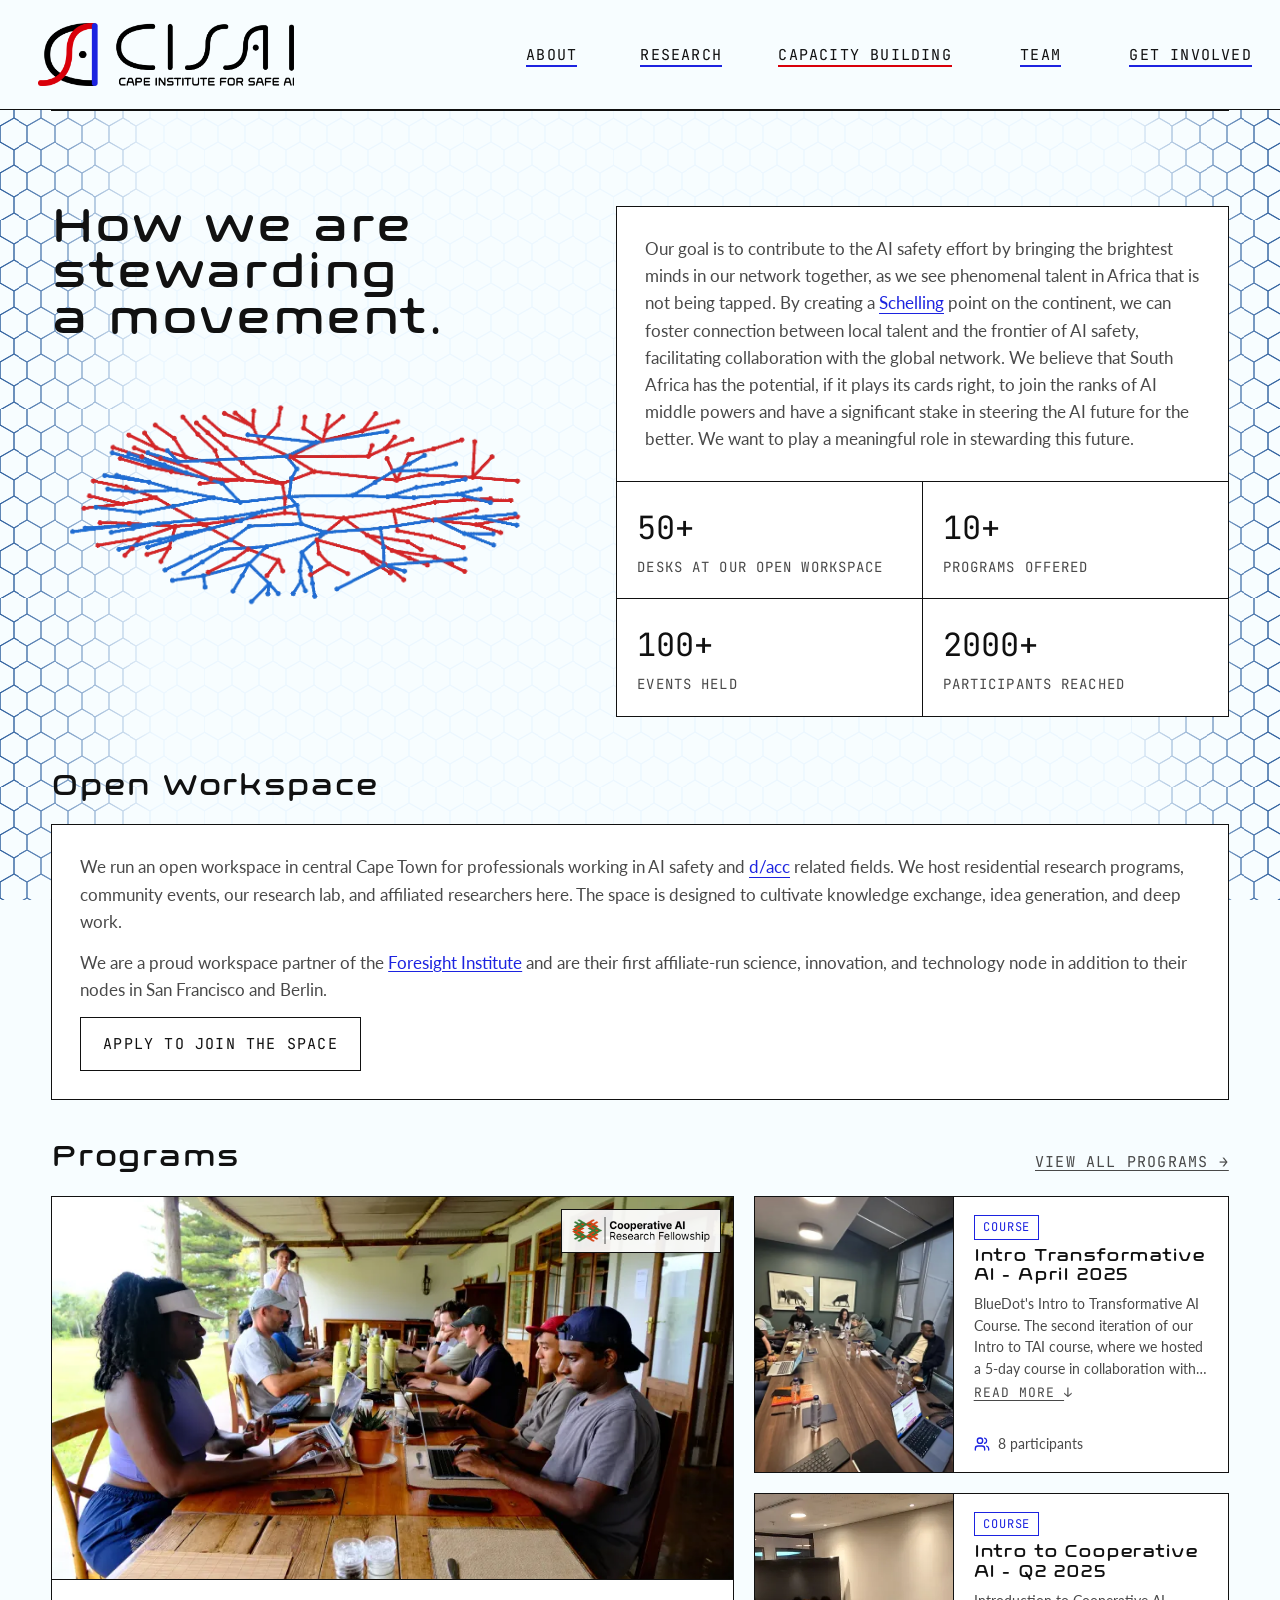
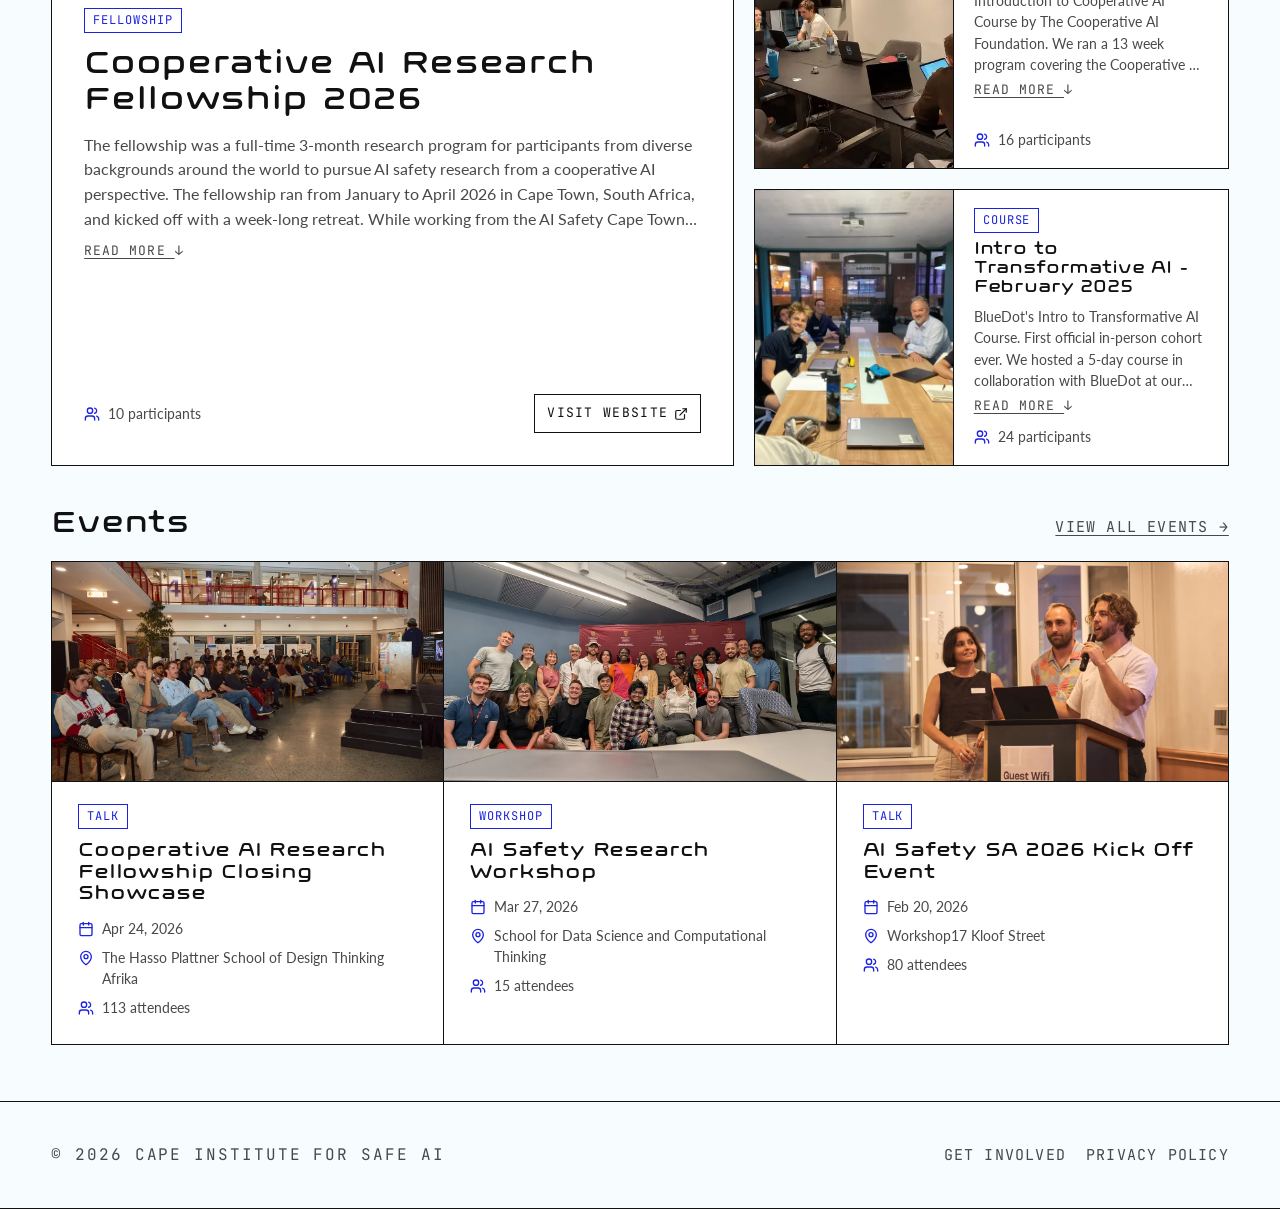
==== commit 7cba46a4: "Rework research copy, roll out white prose boxes, and fix layout details Research - Home/research he" ====
--- a/capacity-building.html
+++ b/capacity-building.html
@@ -58,9 +58,11 @@
           <img class="capacity__gif" src="assets/images/network_growth_poster.webp" width="1000" height="471" loading="lazy" decoding="async" alt="Network diagram of the CISAI community, branching outward from a central hub" />
         </div>
         <div>
+          <div class="prose-box">
           <p class="body-lead">
             Our goal is to contribute to the AI safety effort by bringing the brightest minds in our network together, as we see phenomenal talent in Africa that is not being tapped. By creating a <abbr class="schelling-term">Schelling</abbr> point on the continent, we can foster connection between local talent and the frontier of AI safety, facilitating collaboration with the global network. We believe that South Africa has the potential, if it plays its cards right, to join the ranks of AI middle powers and have a significant stake in steering the AI future for the better. We want to play a meaningful role in stewarding this future.
           </p>
+          </div>
           <div class="capacity__stats">
             <div><span class="num">50+</span><span class="label">Desks at our open workspace</span></div>
             <div><span class="num">10+</span><span class="label">Programs offered</span></div>
@@ -71,12 +73,12 @@
       </div>
 
       <div class="section-head">
-        <h2 class="section-title">Co-working Space</h2>
+        <h2 class="section-title">Open Workspace</h2>
       </div>
       <div class="card-grid card-grid--1">
         <div class="card">
-          <div class="card-heading"><span class="swatch"></span><h3>Open workspace in central Cape Town</h3></div>
-          <p>Alongside our programs and events, we run an open workspace in central Cape Town for professionals working in AI safety and <abbr class="dacc-term">d/acc</abbr> related fields. The space lends itself to knowledge exchange and idea generation, and we provide subsidised rates where needed.</p>
+          <p>We run an open workspace in central Cape Town for professionals working in AI safety and <abbr class="dacc-term">d/acc</abbr> related fields. We host residential research programs, community events, our research lab, and affiliated researchers here. The space is designed to cultivate knowledge exchange, idea generation, and deep work.</p>
+          <p>We are a proud workspace partner of the <a href="https://foresight.org/" target="_blank" rel="noopener">Foresight Institute</a> and are their first affiliate-run science, innovation, and technology node in addition to their nodes in San Francisco and Berlin.</p>
           <a class="card-meta btn" href="https://tally.so/r/obO5q1" target="_blank" rel="noopener">Apply to join the space</a>
         </div>
       </div>
@@ -110,8 +112,8 @@
   <div class="card__body">
     <span class="tag-badge">Course</span>
     <h3 class="card__title">Intro Transformative AI - April 2025</h3>
-    <p class="card__text">BlueDot's Intro to Transformative AI Course. The second iteration of our Intro to TAI course, where we hosted a 5-day course in collaboration with BlueDot at our coworking offices at Innovation City. We ran multiple...</p>
-    
+    <p class="card__text card__text--clamp">BlueDot's Intro to Transformative AI Course. The second iteration of our Intro to TAI course, where we hosted a 5-day course in collaboration with BlueDot at our coworking offices at Innovation City. We ran multiple cohorts, with a mix of in-person and online cohorts to make the program more accessible.</p>
+    <button type="button" class="card__more" data-card-more hidden aria-expanded="false">Read more <span class="arrow">&darr;</span></button>
     <div class="card__footer">
       <ul class="facts"><li class="fact"><svg class="icon" viewBox="0 0 24 24" fill="none" stroke="currentColor" stroke-width="2" stroke-linecap="round" stroke-linejoin="round" aria-hidden="true"><path d="M16 21v-2a4 4 0 0 0-4-4H6a4 4 0 0 0-4 4v2"/><path d="M16 3.128a4 4 0 0 1 0 7.744"/><path d="M22 21v-2a4 4 0 0 0-3-3.87"/><circle cx="9" cy="7" r="4"/></svg><span>8 participants</span></li></ul>
       
@@ -125,8 +127,8 @@
   <div class="card__body">
     <span class="tag-badge">Course</span>
     <h3 class="card__title">Intro to Cooperative AI - Q2 2025</h3>
-    <p class="card__text">Introduction to Cooperative AI Course by The Cooperative AI Foundation. We ran a 13 week program covering the Cooperative AI Curriculum from the Cooperative AI Foundation. This was the first official in-person cohort of...</p>
-    
+    <p class="card__text card__text--clamp">Introduction to Cooperative AI Course by The Cooperative AI Foundation. We ran a 13 week program covering the Cooperative AI Curriculum from the Cooperative AI Foundation. This was the first official in-person cohort of the program ever.</p>
+    <button type="button" class="card__more" data-card-more hidden aria-expanded="false">Read more <span class="arrow">&darr;</span></button>
     <div class="card__footer">
       <ul class="facts"><li class="fact"><svg class="icon" viewBox="0 0 24 24" fill="none" stroke="currentColor" stroke-width="2" stroke-linecap="round" stroke-linejoin="round" aria-hidden="true"><path d="M16 21v-2a4 4 0 0 0-4-4H6a4 4 0 0 0-4 4v2"/><path d="M16 3.128a4 4 0 0 1 0 7.744"/><path d="M22 21v-2a4 4 0 0 0-3-3.87"/><circle cx="9" cy="7" r="4"/></svg><span>16 participants</span></li></ul>
       
@@ -140,8 +142,8 @@
   <div class="card__body">
     <span class="tag-badge">Course</span>
     <h3 class="card__title">Intro to Transformative AI - February 2025</h3>
-    <p class="card__text">BlueDot's Intro to Transformative AI Course. First official in-person cohort ever. We hosted a 5-day course in collaboration with BlueDot at our coworking offices at Innovation City. One of the participants wrote about...</p>
-    
+    <p class="card__text card__text--clamp">BlueDot's Intro to Transformative AI Course. First official in-person cohort ever. We hosted a 5-day course in collaboration with BlueDot at our coworking offices at Innovation City. One of the participants wrote about his experience of the course, another quit his job to work on AI Safety, and another is joining our research group to work with us on a research project.</p>
+    <button type="button" class="card__more" data-card-more hidden aria-expanded="false">Read more <span class="arrow">&darr;</span></button>
     <div class="card__footer">
       <ul class="facts"><li class="fact"><svg class="icon" viewBox="0 0 24 24" fill="none" stroke="currentColor" stroke-width="2" stroke-linecap="round" stroke-linejoin="round" aria-hidden="true"><path d="M16 21v-2a4 4 0 0 0-4-4H6a4 4 0 0 0-4 4v2"/><path d="M16 3.128a4 4 0 0 1 0 7.744"/><path d="M22 21v-2a4 4 0 0 0-3-3.87"/><circle cx="9" cy="7" r="4"/></svg><span>24 participants</span></li></ul>
       
--- a/assets/css/style.css
+++ b/assets/css/style.css
@@ -21,6 +21,9 @@
   --color-faint: #f4f4f2;
   --color-blue: #1c23e0;
   --color-red: #d9000a;
+
+  /* One size for all running copy (leads, card text, list items). */
+  --text-body: 17px;
 
   --font-display: "Axion", "Lato", sans-serif;
   --font-body: "Lato", sans-serif;
@@ -110,7 +113,7 @@
 }
 
 .body-lead {
-  font-size: clamp(16px, 1.4vw, 19px);
+  font-size: var(--text-body);
   color: var(--color-muted);
   max-width: 62ch;
 }
@@ -450,7 +453,7 @@
   align-items: flex-start;
   gap: 10px;
   font-family: var(--font-body);
-  font-size: clamp(16px, 1.4vw, 19px);
+  font-size: var(--text-body);
   color: var(--color-muted);
 }
 
@@ -564,7 +567,11 @@
 
 .research__bets {
   grid-column: 1 / -1;
-  padding: 0 var(--gutter) var(--section-pad);
+  padding: 28px var(--gutter) var(--section-pad);
+}
+
+.research__bets > .about__subheading {
+  margin-top: 0;
 }
 
 .research__bets .card-grid {
@@ -577,8 +584,8 @@
   height: auto;
   max-width: 100%;
   position: relative;
-  left: -80px;
-  top: 30px;
+  left: -30px;
+  top: -70px;
 }
 
 /* ---------- Card grids (research / capacity) ---------- */
@@ -632,7 +639,7 @@
 
 .card p {
   color: var(--color-muted);
-  font-size: 14.5px;
+  font-size: var(--text-body);
   margin: 0;
 }
 
@@ -771,8 +778,6 @@
 .partners__carousel {
   position: relative;
   overflow: hidden;
-  border-top: var(--border);
-  padding-top: var(--partners-gap);
 }
 
 .partners__track {
@@ -805,7 +810,7 @@
   display: flex;
   align-items: center;
   justify-content: center;
-  height: 64px;
+  height: 80px;
   flex-shrink: 0;
 }
 
@@ -823,6 +828,10 @@
 
 .partner-logo--tall img {
   height: 64px;
+}
+
+.partner-logo--xl img {
+  height: 80px;
 }
 
 @media (prefers-reduced-motion: reduce) {
@@ -1131,9 +1140,9 @@
 .term-popup__body {
   background: #f0f0f0;
   padding: 20px 20px 16px;
-  font-family: var(--font-mono);
-  font-size: 13px;
-  color: var(--color-ink);
+  font-family: var(--font-body);
+  font-size: var(--text-body);
+  color: var(--color-muted);
   line-height: 1.6;
 }
 
@@ -1264,7 +1273,7 @@
     grid-template-columns: 1fr;
   }
 
-  /* The -80px/30px offset is a desktop-only decorative nudge; below
+  /* The left/top offset is a desktop-only decorative nudge; below
      900px it just pushes the video into the text column since there's
      no longer enough spare width to absorb it. */
   .research__gif {
@@ -1569,7 +1578,7 @@
 
 .card__text {
   color: var(--color-muted);
-  font-size: 14.5px;
+  font-size: var(--text-body);
   margin: 0;
 }
 
@@ -1907,6 +1916,15 @@
   padding: clamp(24px, 3vw, 40px);
 }
 
+/* When nested inside a .prose-box (get-involved hero), the box shares its
+   parent's border instead of doubling up — just a divider line above. */
+.cta-box--joined {
+  border: none;
+  border-top: var(--border);
+  margin: 24px calc(-1 * clamp(20px, 2.4vw, 28px)) calc(-1 * clamp(20px, 2.4vw, 28px));
+  padding: 24px clamp(20px, 2.4vw, 28px) clamp(20px, 2.4vw, 28px);
+}
+
 /* Tables: keep the title column readable on narrow screens; the shell
    scrolls horizontally instead. */
 .data-table td:first-child,
@@ -1977,3 +1995,68 @@
     display: none;
   }
 }
+
+/* Events sit right above the partners strip within #capacity; tighten that
+   gap specifically on mobile (desktop spacing is unaffected). */
+@media (max-width: 900px) {
+  #capacity > .wrap {
+    padding-bottom: 20px;
+  }
+
+  .partners {
+    margin-top: 24px;
+  }
+}
+
+/* Research database (Authors/Venue columns): give them noticeably more room
+   on mobile so names and venue strings don't get squeezed to fit. */
+@media (max-width: 900px) {
+  #research-outputs .data-table td:nth-child(3),
+  #research-outputs .data-table th:nth-child(3) {
+    min-width: 190px;
+  }
+
+  #research-outputs .data-table td:nth-child(4),
+  #research-outputs .data-table th:nth-child(4) {
+    min-width: 190px;
+  }
+}
+
+/* Prose boxes: running copy sits on white paper, only h1/h2 sit on the mesh.
+   A box followed directly by a bordered grid (stats, cards) shares its bottom
+   edge with the grid's top edge. */
+.prose-box {
+  background: var(--color-bg);
+  border: var(--border);
+  padding: clamp(20px, 2.4vw, 28px);
+}
+
+.prose-box > :first-child {
+  margin-top: 0;
+}
+
+.prose-box > :last-child {
+  margin-bottom: 0;
+}
+
+.prose-box .body-lead + .body-lead {
+  margin-top: 1em;
+}
+
+.prose-box + .capacity__stats,
+.prose-box + .card-grid {
+  margin-top: -1px;
+}
+
+.hero__text .prose-box {
+  margin-top: 0;
+}
+
+.hero__text .prose-box .hero__focus {
+  margin-top: 28px;
+  padding-top: 20px;
+}
+
+.prose-box .about__subheading:first-child {
+  margin-top: 0;
+}
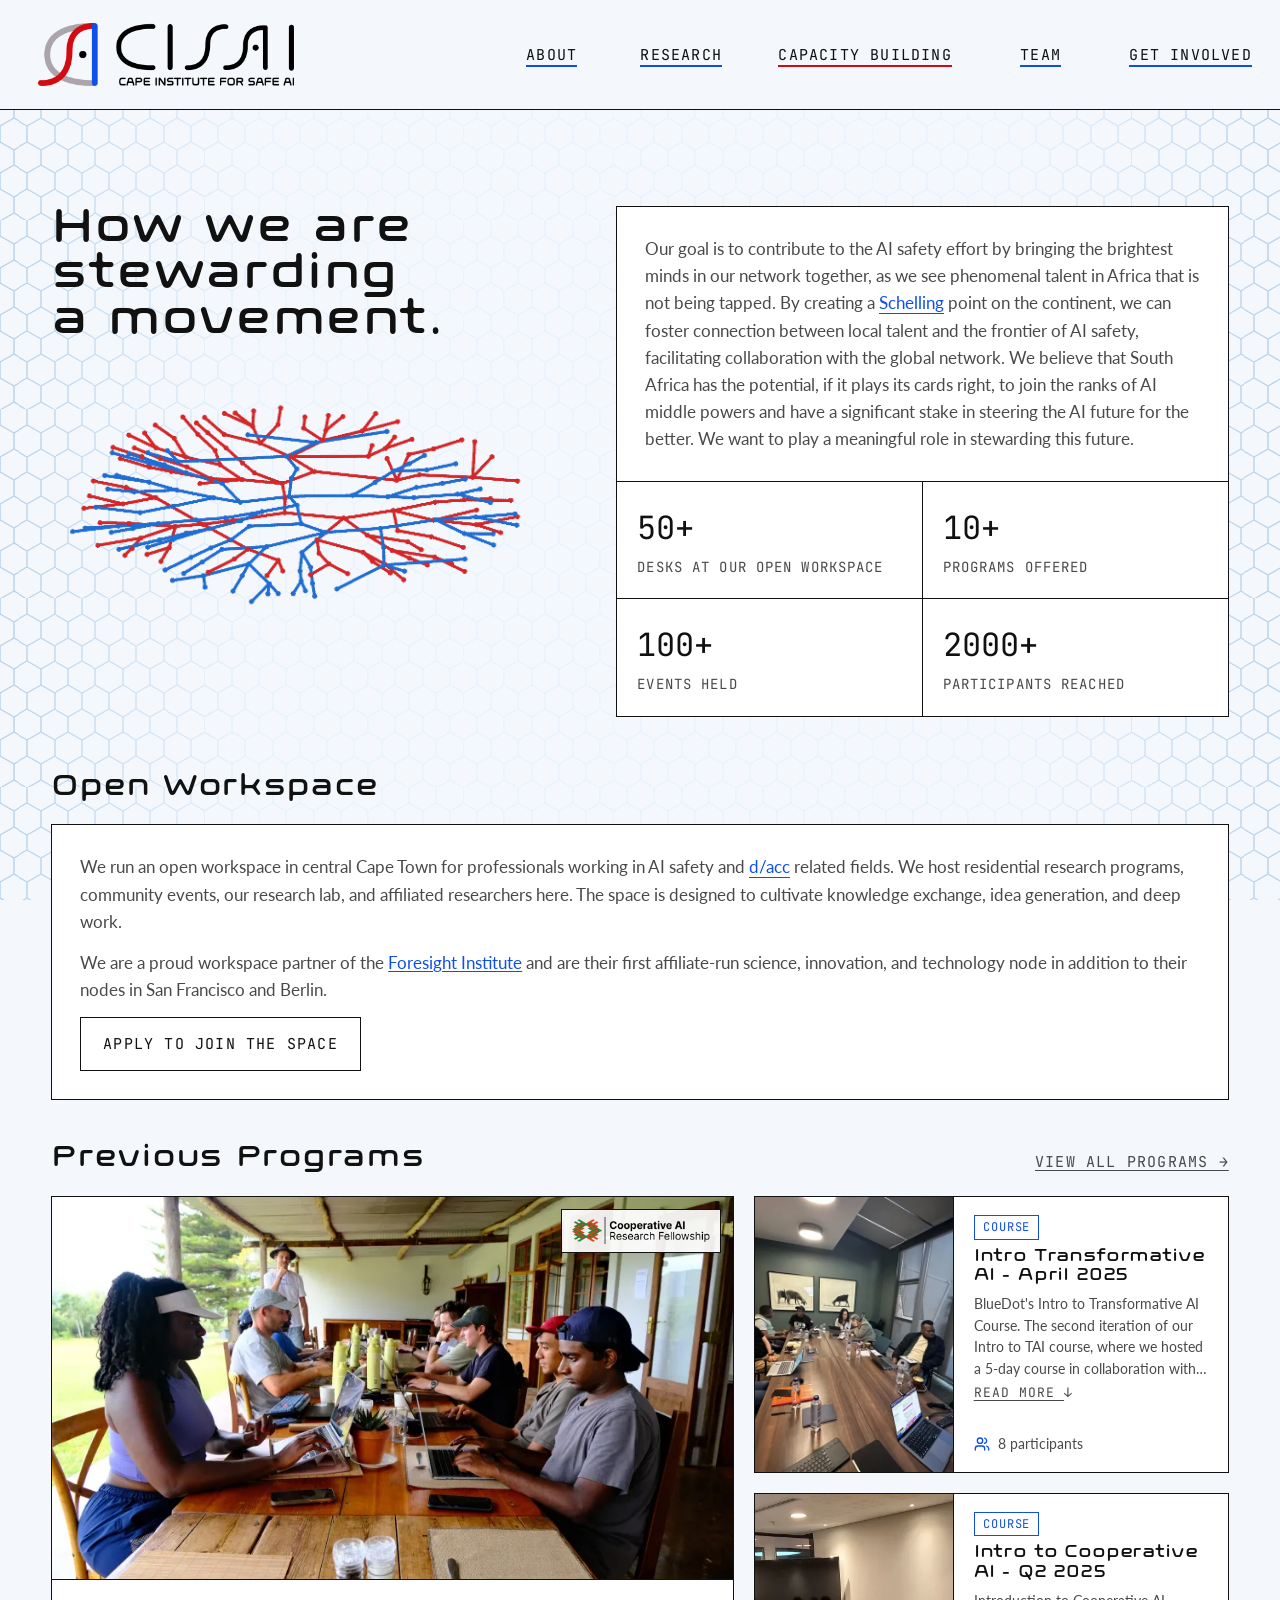
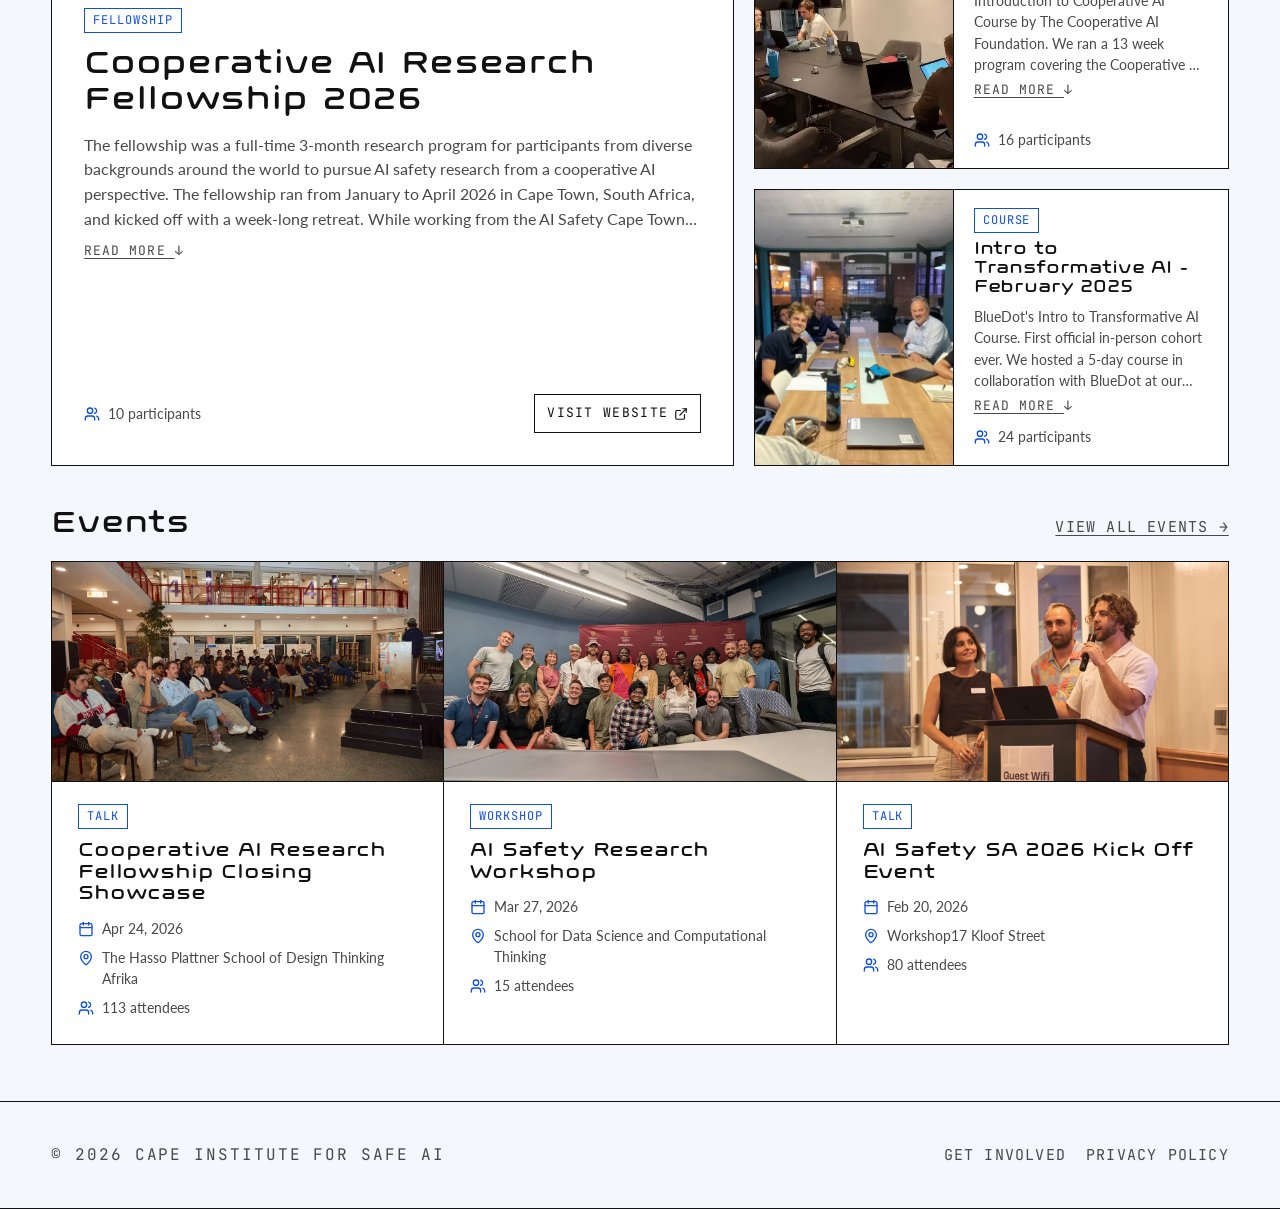
==== commit 26f9ed94: "Replace home programs/research sections with link-bars; refresh brand assets Home page structure - R" ====
--- a/capacity-building.html
+++ b/capacity-building.html
@@ -5,7 +5,7 @@
 <meta name="viewport" content="width=device-width, initial-scale=1" />
 <title>Capacity Building — Cape Institute for Safe AI</title>
 <meta name="description" content="CISAI's capacity building work: programs, events, and an open co-working space that grow AI safety talent in South Africa." />
-<link rel="icon" type="image/png" href="assets/images/mark.png?v=3bfbe122" />
+<link rel="icon" type="image/png" href="assets/images/mark.png?v=1789130660" />
 
 <link rel="preconnect" href="https://fonts.googleapis.com">
 <link rel="preconnect" href="https://fonts.gstatic.com" crossorigin>
@@ -21,7 +21,7 @@
 <header class="site-header">
   <div class="wrap site-header__inner">
     <a href="index.html#home" class="logo-link" aria-label="Cape Institute for Safe AI — home">
-      <img src="assets/images/logo.png?v=92703638" alt="Cape Institute for Safe AI" />
+      <img src="assets/images/logo.png?v=1789130660" alt="Cape Institute for Safe AI" />
     </a>
     <nav class="site-nav" id="site-nav">
       <a href="index.html#about"><span class="nav-label">About</span></a>
@@ -72,7 +72,7 @@
         </div>
       </div>
 
-      <div class="section-head">
+      <div class="section-head" id="workspace-section">
         <h2 class="section-title">Open Workspace</h2>
       </div>
       <div class="card-grid card-grid--1">
@@ -84,7 +84,7 @@
       </div>
 
       <div class="section-head">
-        <h2 class="section-title">Programs</h2>
+        <h2 class="section-title">Previous Programs</h2>
         <a class="card-meta" href="programs.html">View all Programs &rarr;</a>
       </div>
       <!-- content:programs-featured:start -->
--- a/assets/css/style.css
+++ b/assets/css/style.css
@@ -14,13 +14,13 @@
 
 :root {
   --color-bg: #ffffff;
-  --color-page-bg: #f7fdffff;
+  --color-page-bg: #f4f7fbff;
   --color-ink: #111111;
   --color-line: #111111;
   --color-muted: #494949;
   --color-faint: #f4f4f2;
-  --color-blue: #1c23e0;
-  --color-red: #d9000a;
+  --color-blue: #0e4fe8;
+  --color-red: #d40a12;
 
   /* One size for all running copy (leads, card text, list items). */
   --text-body: 17px;
@@ -38,7 +38,7 @@
 
   --hex-tile-size: 27.28px 47.25px;
   --hex-mask: url("data:image/svg+xml,%3Csvg%20xmlns%3D%22http%3A//www.w3.org/2000/svg%22%20width%3D%2227.280%22%20height%3D%2247.250%22%20viewBox%3D%220%200%2027.280%2047.250%22%3E%3Cpolygon%20points%3D%22-13.64%2C-23.62%200.00%2C-15.75%200.00%2C-0.00%20-13.64%2C7.88%20-27.28%2C-0.00%20-27.28%2C-15.75%22%20fill%3D%22none%22%20stroke%3D%22%23ffffff%22%20stroke-width%3D%221%22/%3E%3Cpolygon%20points%3D%2213.64%2C-23.62%2027.28%2C-15.75%2027.28%2C-0.00%2013.64%2C7.88%20-0.00%2C-0.00%200.00%2C-15.75%22%20fill%3D%22none%22%20stroke%3D%22%23ffffff%22%20stroke-width%3D%221%22/%3E%3Cpolygon%20points%3D%2240.92%2C-23.62%2054.56%2C-15.75%2054.56%2C-0.00%2040.92%2C7.88%2027.28%2C-0.00%2027.28%2C-15.75%22%20fill%3D%22none%22%20stroke%3D%22%23ffffff%22%20stroke-width%3D%221%22/%3E%3Cpolygon%20points%3D%2268.20%2C-23.62%2081.84%2C-15.75%2081.84%2C-0.00%2068.20%2C7.88%2054.56%2C-0.00%2054.56%2C-15.75%22%20fill%3D%22none%22%20stroke%3D%22%23ffffff%22%20stroke-width%3D%221%22/%3E%3Cpolygon%20points%3D%22-27.28%2C0.00%20-13.64%2C7.88%20-13.64%2C23.62%20-27.28%2C31.50%20-40.92%2C23.62%20-40.92%2C7.87%22%20fill%3D%22none%22%20stroke%3D%22%23ffffff%22%20stroke-width%3D%221%22/%3E%3Cpolygon%20points%3D%220.00%2C0.00%2013.64%2C7.88%2013.64%2C23.62%200.00%2C31.50%20-13.64%2C23.62%20-13.64%2C7.87%22%20fill%3D%22none%22%20stroke%3D%22%23ffffff%22%20stroke-width%3D%221%22/%3E%3Cpolygon%20points%3D%2227.28%2C0.00%2040.92%2C7.88%2040.92%2C23.62%2027.28%2C31.50%2013.64%2C23.62%2013.64%2C7.87%22%20fill%3D%22none%22%20stroke%3D%22%23ffffff%22%20stroke-width%3D%221%22/%3E%3Cpolygon%20points%3D%2254.56%2C0.00%2068.20%2C7.88%2068.20%2C23.62%2054.56%2C31.50%2040.92%2C23.62%2040.92%2C7.87%22%20fill%3D%22none%22%20stroke%3D%22%23ffffff%22%20stroke-width%3D%221%22/%3E%3Cpolygon%20points%3D%22-13.64%2C23.62%200.00%2C31.50%200.00%2C47.25%20-13.64%2C55.12%20-27.28%2C47.25%20-27.28%2C31.50%22%20fill%3D%22none%22%20stroke%3D%22%23ffffff%22%20stroke-width%3D%221%22/%3E%3Cpolygon%20points%3D%2213.64%2C23.62%2027.28%2C31.50%2027.28%2C47.25%2013.64%2C55.12%20-0.00%2C47.25%200.00%2C31.50%22%20fill%3D%22none%22%20stroke%3D%22%23ffffff%22%20stroke-width%3D%221%22/%3E%3Cpolygon%20points%3D%2240.92%2C23.62%2054.56%2C31.50%2054.56%2C47.25%2040.92%2C55.12%2027.28%2C47.25%2027.28%2C31.50%22%20fill%3D%22none%22%20stroke%3D%22%23ffffff%22%20stroke-width%3D%221%22/%3E%3Cpolygon%20points%3D%2268.20%2C23.62%2081.84%2C31.50%2081.84%2C47.25%2068.20%2C55.12%2054.56%2C47.25%2054.56%2C31.50%22%20fill%3D%22none%22%20stroke%3D%22%23ffffff%22%20stroke-width%3D%221%22/%3E%3Cpolygon%20points%3D%22-27.28%2C47.25%20-13.64%2C55.12%20-13.64%2C70.88%20-27.28%2C78.75%20-40.92%2C70.88%20-40.92%2C55.12%22%20fill%3D%22none%22%20stroke%3D%22%23ffffff%22%20stroke-width%3D%221%22/%3E%3Cpolygon%20points%3D%220.00%2C47.25%2013.64%2C55.12%2013.64%2C70.88%200.00%2C78.75%20-13.64%2C70.88%20-13.64%2C55.12%22%20fill%3D%22none%22%20stroke%3D%22%23ffffff%22%20stroke-width%3D%221%22/%3E%3Cpolygon%20points%3D%2227.28%2C47.25%2040.92%2C55.12%2040.92%2C70.88%2027.28%2C78.75%2013.64%2C70.88%2013.64%2C55.12%22%20fill%3D%22none%22%20stroke%3D%22%23ffffff%22%20stroke-width%3D%221%22/%3E%3Cpolygon%20points%3D%2254.56%2C47.25%2068.20%2C55.12%2068.20%2C70.88%2054.56%2C78.75%2040.92%2C70.88%2040.92%2C55.12%22%20fill%3D%22none%22%20stroke%3D%22%23ffffff%22%20stroke-width%3D%221%22/%3E%3Cpolygon%20points%3D%22-13.64%2C70.88%200.00%2C78.75%200.00%2C94.50%20-13.64%2C102.38%20-27.28%2C94.50%20-27.28%2C78.75%22%20fill%3D%22none%22%20stroke%3D%22%23ffffff%22%20stroke-width%3D%221%22/%3E%3Cpolygon%20points%3D%2213.64%2C70.88%2027.28%2C78.75%2027.28%2C94.50%2013.64%2C102.38%20-0.00%2C94.50%200.00%2C78.75%22%20fill%3D%22none%22%20stroke%3D%22%23ffffff%22%20stroke-width%3D%221%22/%3E%3Cpolygon%20points%3D%2240.92%2C70.88%2054.56%2C78.75%2054.56%2C94.50%2040.92%2C102.38%2027.28%2C94.50%2027.28%2C78.75%22%20fill%3D%22none%22%20stroke%3D%22%23ffffff%22%20stroke-width%3D%221%22/%3E%3Cpolygon%20points%3D%2268.20%2C70.88%2081.84%2C78.75%2081.84%2C94.50%2068.20%2C102.38%2054.56%2C94.50%2054.56%2C78.75%22%20fill%3D%22none%22%20stroke%3D%22%23ffffff%22%20stroke-width%3D%221%22/%3E%3C/svg%3E");
-  --hex-gradient: linear-gradient(to right, #2f609e 0%, #ecf7ff 12%, #ecf7ff 88%, #2f609e 100%);
+  --hex-gradient: linear-gradient(to right, #b7d3ed 0%, #e8f3fd 20%, #e8f3fd 50%, #e8f3fd 80%, #b7d3ed 100%);
 }
 
 * {
@@ -126,6 +126,26 @@
   color: var(--color-muted);
 }
 
+/* Section eyebrow: small mono label above each section's h1/h2, marked with
+   a red asterisk. Sits on the mesh, same as the heading below it. */
+.eyebrow {
+  font-family: var(--font-mono);
+  text-transform: uppercase;
+  font-size: 16px;
+  letter-spacing: 0.14em;
+  color: var(--color-muted);
+  display: inline-flex;
+  align-items: center;
+  gap: 8px;
+  margin-bottom: 14px;
+}
+
+.eyebrow::before {
+  content: "*";
+  color: var(--color-red);
+  font-family: var(--font-mono);
+}
+
 /* ---------- ASCII accents ---------- */
 
 .ascii-corner {
@@ -378,7 +398,8 @@
 /* ---------- Section shell ---------- */
 
 .section,
-#home {
+#home,
+#workspace-section {
   scroll-margin-top: var(--header-h);
 }
 
@@ -398,6 +419,14 @@
   background: var(--color-line);
 }
 
+/* On subpages the first section sits directly under the sticky header,
+   which already has its own border-bottom; the section's top hairline
+   would otherwise double up right beneath it. Home page is unaffected —
+   its first section is the .hero, not a .section. */
+main > .section:first-child > .wrap::before {
+  display: none;
+}
+
 /* Hero flows straight into About, so this seam is intentionally tighter
    than the standard section gap (~1/3 of it). */
 /* ---------- Hero ---------- */
@@ -575,7 +604,7 @@
 }
 
 .research__bets .card-grid {
-  margin-top: 44px;
+  margin-top: 22px;
 }
 
 .research__gif {
@@ -1706,6 +1735,12 @@
   overflow: hidden;
 }
 
+.card--row .card__text.is-expanded {
+  display: block;
+  -webkit-line-clamp: unset;
+  overflow: visible;
+}
+
 /* Data tables (event archive, research outputs) */
 
 .table-shell {
@@ -2060,3 +2095,119 @@
 .prose-box .about__subheading:first-child {
   margin-top: 0;
 }
+
+/* ---------- Link bars ----------
+   Home page "what we work on" section: four full-width bars (icon, title +
+   description, arrow) linking out to the relevant page. Replaces the old
+   embedded Capacity Building / Research sections. */
+
+.link-bars {
+  display: flex;
+  flex-direction: column;
+  border: var(--border);
+  margin-top: 28px;
+}
+
+.link-bar {
+  position: relative;
+  display: flex;
+  align-items: center;
+  gap: clamp(16px, 3vw, 32px);
+  padding: clamp(18px, 2.6vw, 28px) clamp(20px, 2.4vw, 28px);
+  color: var(--color-ink);
+  background: var(--color-bg);
+  transition: background-color 0.15s ease;
+}
+
+.link-bar + .link-bar {
+  border-top: var(--border);
+}
+
+.link-bar:hover {
+  background: var(--color-faint);
+}
+
+/* Invisible overlay covering the full bar; makes the whole row clickable
+   while letting inline text links (e.g. "PIBBSS" inside the description)
+   stay independently clickable above it. Nesting a real <a> inside another
+   <a> is invalid HTML and breaks the outer link, hence this pattern. */
+.link-bar__hit {
+  position: absolute;
+  inset: 0;
+  z-index: 1;
+}
+
+.link-bar__hit:focus-visible {
+  outline: 2px solid var(--color-blue);
+  outline-offset: -2px;
+}
+
+.link-bar__icon {
+  flex: none;
+  width: clamp(110px, 12.5vw, 150px);
+  height: clamp(110px, 12.5vw, 150px);
+  display: flex;
+  align-items: center;
+  justify-content: center;
+}
+
+.link-bar__icon img {
+  width: 100%;
+  height: 100%;
+  object-fit: contain;
+}
+
+.link-bar__body {
+  display: flex;
+  flex-direction: column;
+  gap: 6px;
+  min-width: 0;
+}
+
+.link-bar__title {
+  font-family: var(--font-display);
+  font-weight: 700;
+  font-size: clamp(18px, 2vw, 22px);
+}
+
+.link-bar__text {
+  font-size: var(--text-body);
+  color: var(--color-muted);
+}
+
+.link-bar__text a {
+  position: relative;
+  z-index: 2;
+  color: var(--color-blue);
+  text-decoration: underline;
+  text-underline-offset: 2px;
+}
+
+.link-bar__text a:hover {
+  color: var(--color-red);
+}
+
+.link-bar__arrow {
+  flex: none;
+  margin-left: auto;
+  font-family: var(--font-mono);
+  font-size: 20px;
+  color: var(--color-muted);
+  transition: transform 0.15s ease, color 0.15s ease;
+}
+
+.link-bar:hover .link-bar__arrow,
+.link-bar:has(.link-bar__hit:focus-visible) .link-bar__arrow {
+  color: var(--color-blue);
+  transform: translateX(4px);
+}
+
+@media (max-width: 700px) {
+  .link-bar {
+    align-items: flex-start;
+  }
+
+  .link-bar__arrow {
+    display: none;
+  }
+}
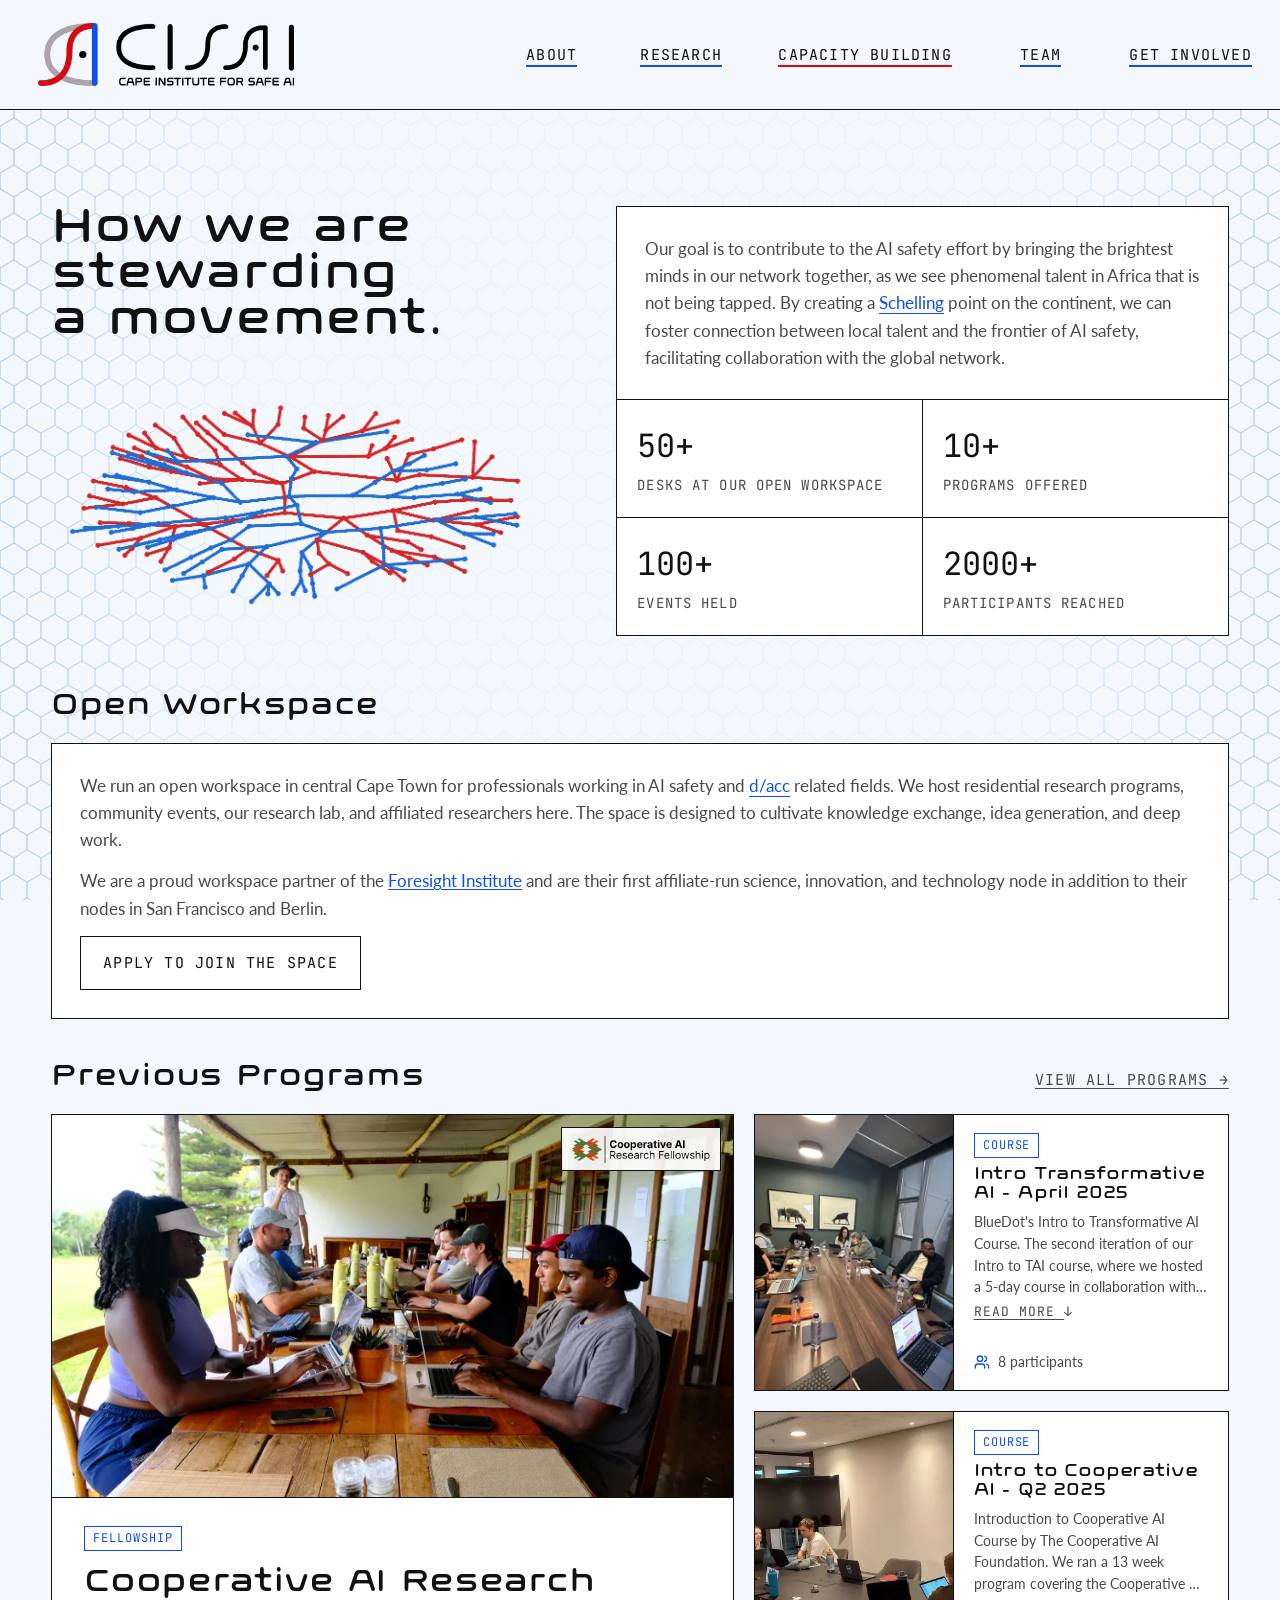
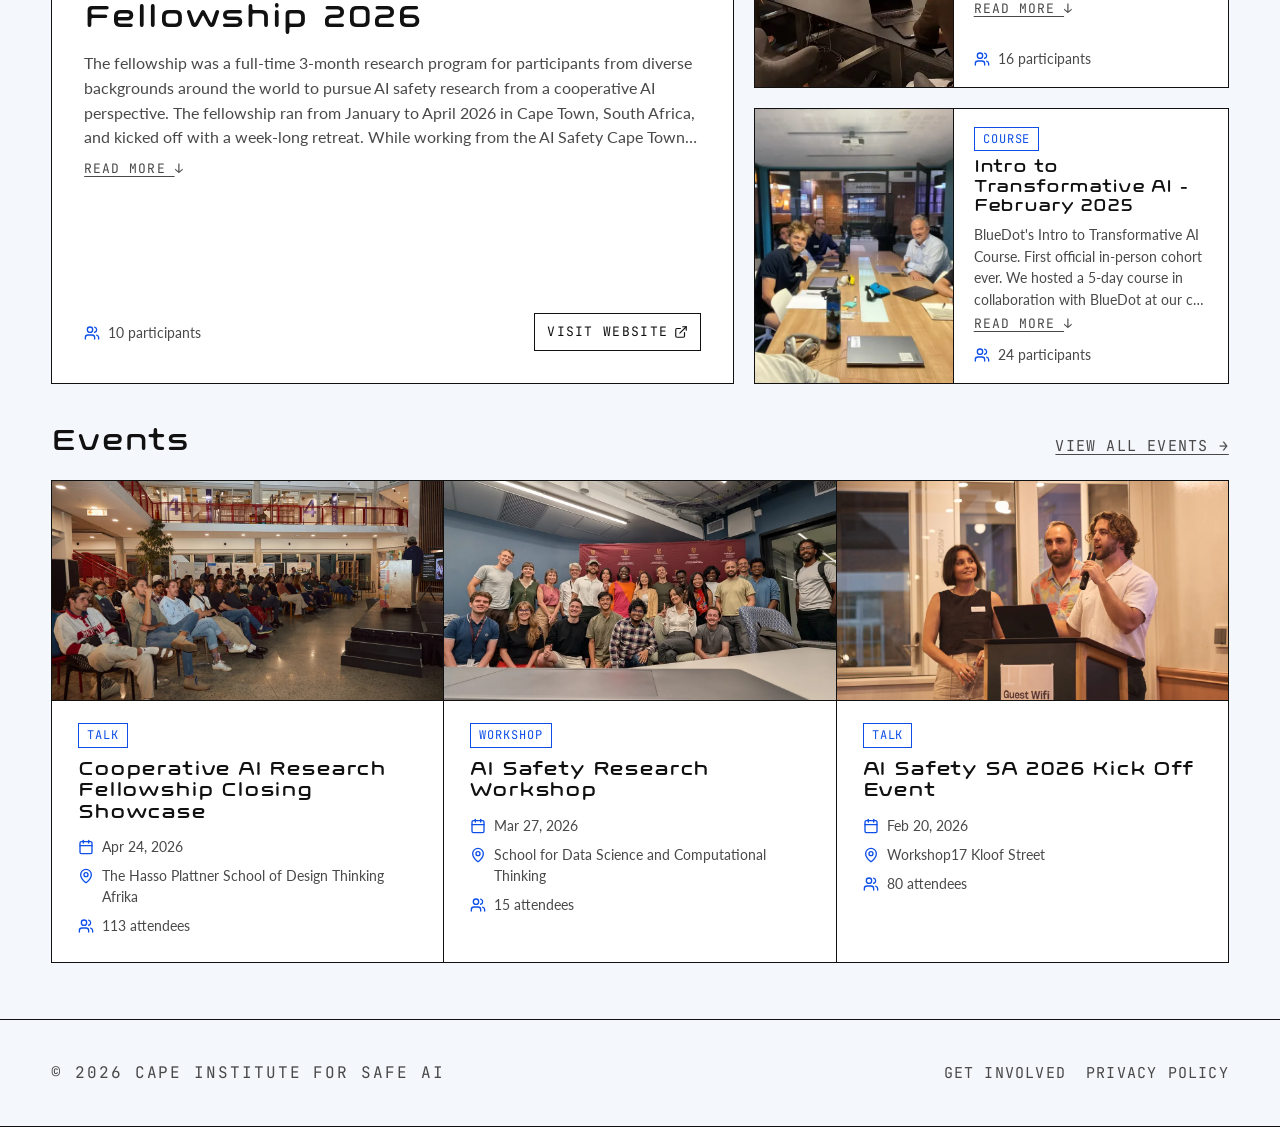
==== commit 81960843: "Fix privacy policy analytics claim, copy corrections from content review - Correct privacy.html: dis" ====
--- a/capacity-building.html
+++ b/capacity-building.html
@@ -15,6 +15,8 @@
 
 <link rel="preload" href="assets/fonts/Axion.otf" as="font" type="font/otf" crossorigin />
 <link rel="stylesheet" href="assets/css/style.css" />
+<script data-goatcounter="https://cisai.goatcounter.com/count"
+        async src="//gc.zgo.at/count.js"></script>
 </head>
 <body>
 
@@ -60,7 +62,7 @@
         <div>
           <div class="prose-box">
           <p class="body-lead">
-            Our goal is to contribute to the AI safety effort by bringing the brightest minds in our network together, as we see phenomenal talent in Africa that is not being tapped. By creating a <abbr class="schelling-term">Schelling</abbr> point on the continent, we can foster connection between local talent and the frontier of AI safety, facilitating collaboration with the global network. We believe that South Africa has the potential, if it plays its cards right, to join the ranks of AI middle powers and have a significant stake in steering the AI future for the better. We want to play a meaningful role in stewarding this future.
+            Our goal is to contribute to the AI safety effort by bringing the brightest minds in our network together, as we see phenomenal talent in Africa that is not being tapped. By creating a <abbr class="schelling-term">Schelling</abbr> point on the continent, we can foster connection between local talent and the frontier of AI safety, facilitating collaboration with the global network.
           </p>
           </div>
           <div class="capacity__stats">
@@ -112,7 +114,7 @@
   <div class="card__body">
     <span class="tag-badge">Course</span>
     <h3 class="card__title">Intro Transformative AI - April 2025</h3>
-    <p class="card__text card__text--clamp">BlueDot's Intro to Transformative AI Course. The second iteration of our Intro to TAI course, where we hosted a 5-day course in collaboration with BlueDot at our coworking offices at Innovation City. We ran multiple cohorts, with a mix of in-person and online cohorts to make the program more accessible.</p>
+    <p class="card__text card__text--clamp">BlueDot's Intro to Transformative AI Course. The second iteration of our Intro to TAI course, where we hosted a 5-day course in collaboration with BlueDot at our co-working offices at Innovation City. We ran multiple cohorts, with a mix of in-person and online cohorts to make the program more accessible.</p>
     <button type="button" class="card__more" data-card-more hidden aria-expanded="false">Read more <span class="arrow">&darr;</span></button>
     <div class="card__footer">
       <ul class="facts"><li class="fact"><svg class="icon" viewBox="0 0 24 24" fill="none" stroke="currentColor" stroke-width="2" stroke-linecap="round" stroke-linejoin="round" aria-hidden="true"><path d="M16 21v-2a4 4 0 0 0-4-4H6a4 4 0 0 0-4 4v2"/><path d="M16 3.128a4 4 0 0 1 0 7.744"/><path d="M22 21v-2a4 4 0 0 0-3-3.87"/><circle cx="9" cy="7" r="4"/></svg><span>8 participants</span></li></ul>
@@ -142,7 +144,7 @@
   <div class="card__body">
     <span class="tag-badge">Course</span>
     <h3 class="card__title">Intro to Transformative AI - February 2025</h3>
-    <p class="card__text card__text--clamp">BlueDot's Intro to Transformative AI Course. First official in-person cohort ever. We hosted a 5-day course in collaboration with BlueDot at our coworking offices at Innovation City. One of the participants wrote about his experience of the course, another quit his job to work on AI Safety, and another is joining our research group to work with us on a research project.</p>
+    <p class="card__text card__text--clamp">BlueDot's Intro to Transformative AI Course. First official in-person cohort ever. We hosted a 5-day course in collaboration with BlueDot at our co-working offices at Innovation City. One of the participants wrote about his experience of the course, another quit his job to work on AI Safety, and another is joining our research group to work with us on a research project.</p>
     <button type="button" class="card__more" data-card-more hidden aria-expanded="false">Read more <span class="arrow">&darr;</span></button>
     <div class="card__footer">
       <ul class="facts"><li class="fact"><svg class="icon" viewBox="0 0 24 24" fill="none" stroke="currentColor" stroke-width="2" stroke-linecap="round" stroke-linejoin="round" aria-hidden="true"><path d="M16 21v-2a4 4 0 0 0-4-4H6a4 4 0 0 0-4 4v2"/><path d="M16 3.128a4 4 0 0 1 0 7.744"/><path d="M22 21v-2a4 4 0 0 0-3-3.87"/><circle cx="9" cy="7" r="4"/></svg><span>24 participants</span></li></ul>
--- a/assets/css/style.css
+++ b/assets/css/style.css
@@ -2204,7 +2204,14 @@
 
 @media (max-width: 700px) {
   .link-bar {
+    flex-direction: column;
     align-items: flex-start;
+  }
+
+  .link-bar__icon {
+    align-self: center;
+    width: 133px;
+    height: 133px;
   }
 
   .link-bar__arrow {
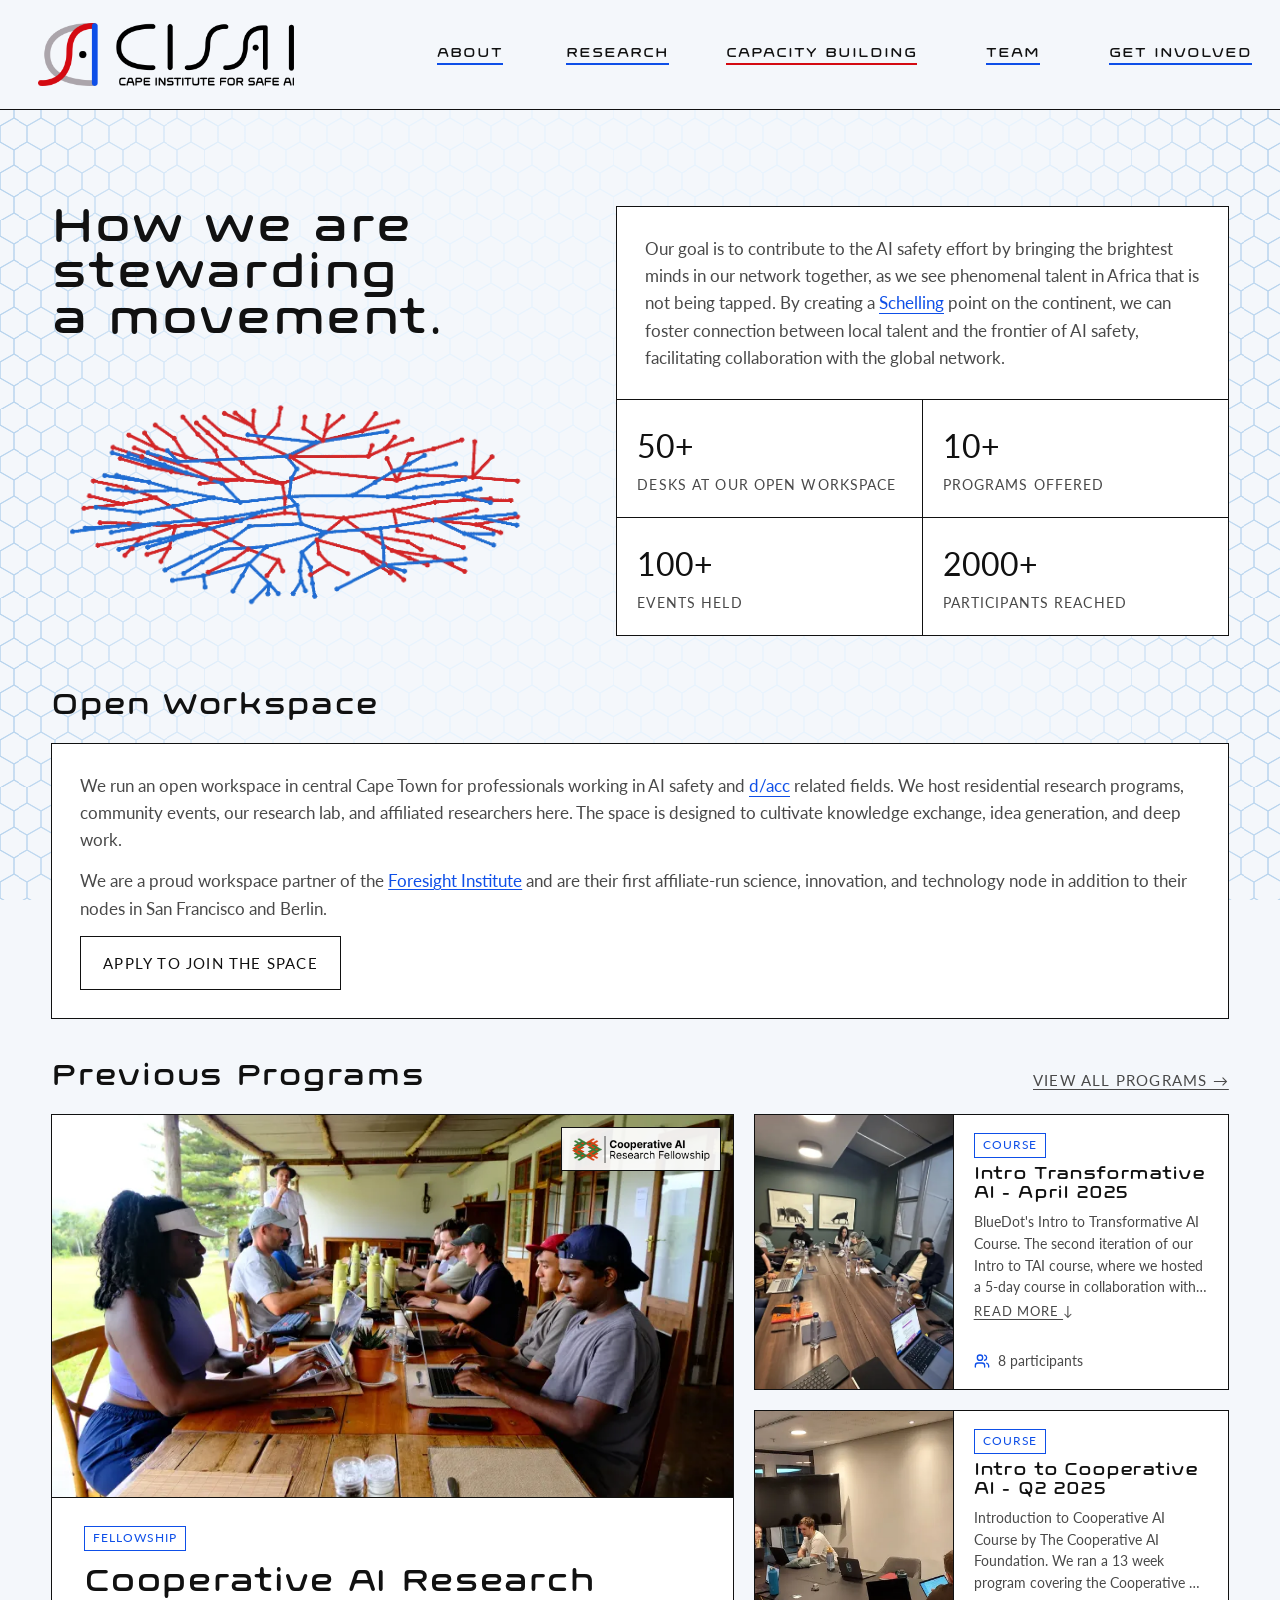
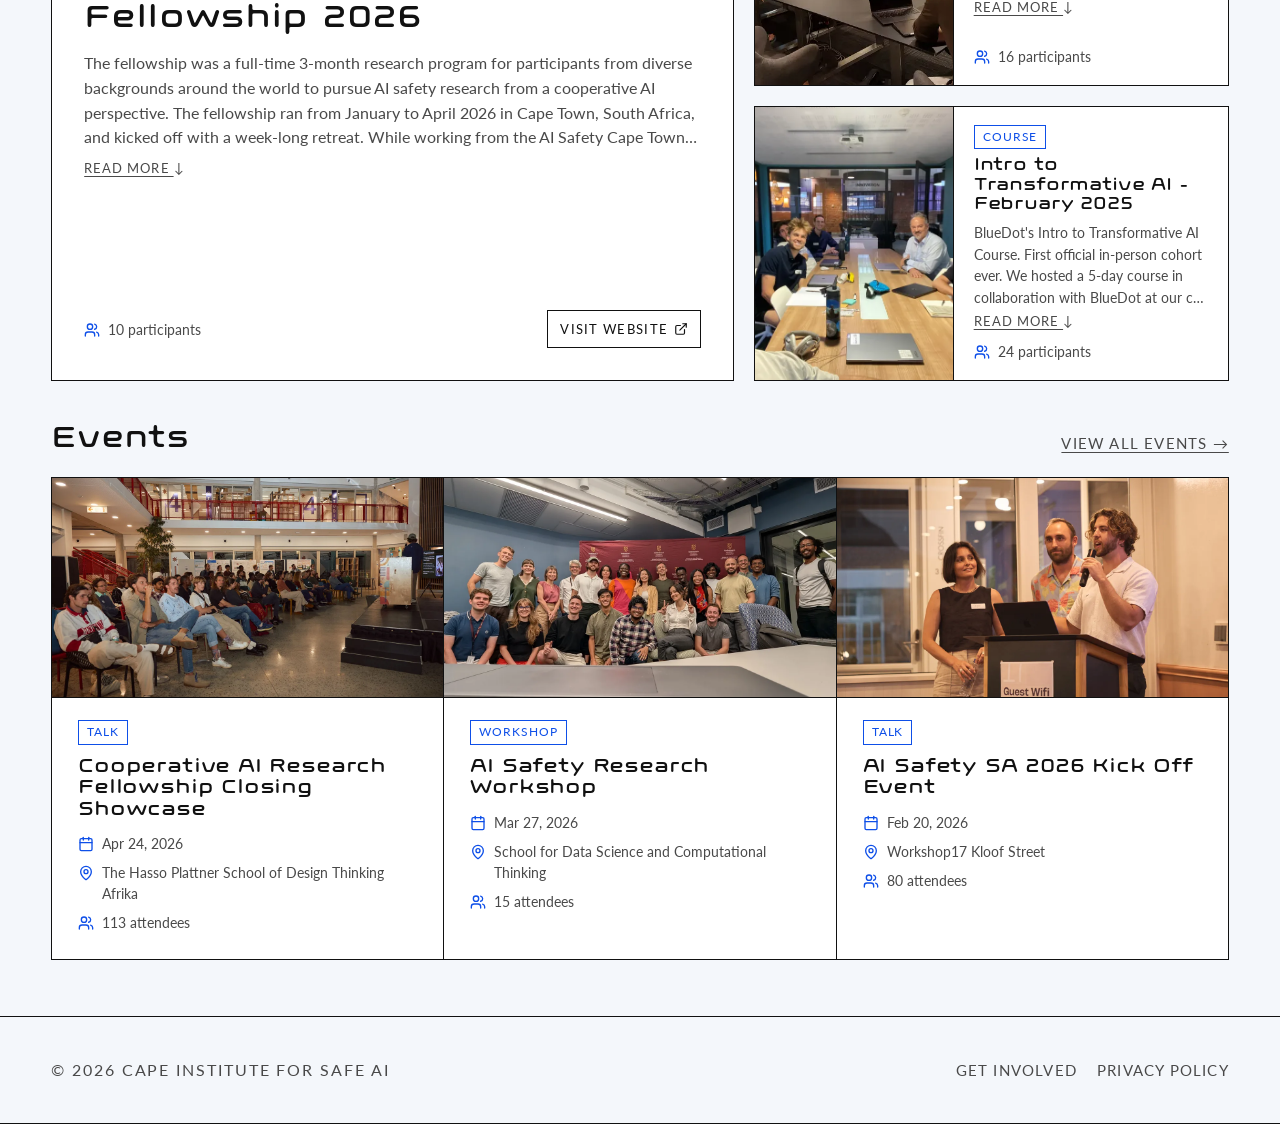
==== commit 34c69c58: "Styling and typos updates" ====
--- a/capacity-building.html
+++ b/capacity-building.html
@@ -9,9 +9,9 @@
 
 <link rel="preconnect" href="https://fonts.googleapis.com">
 <link rel="preconnect" href="https://fonts.gstatic.com" crossorigin>
-<link rel="preload" as="style" href="https://fonts.googleapis.com/css2?family=JetBrains+Mono:wght@400;500;600&family=Lato:wght@400;700;900&display=swap">
-<link href="https://fonts.googleapis.com/css2?family=JetBrains+Mono:wght@400;500;600&family=Lato:wght@400;700;900&display=swap" rel="stylesheet" media="print" onload="this.media='all'">
-<noscript><link href="https://fonts.googleapis.com/css2?family=JetBrains+Mono:wght@400;500;600&family=Lato:wght@400;700;900&display=swap" rel="stylesheet"></noscript>
+<link rel="preload" as="style" href="https://fonts.googleapis.com/css2?family=Lato:wght@400;700;900&display=swap">
+<link href="https://fonts.googleapis.com/css2?family=Lato:wght@400;700;900&display=swap" rel="stylesheet" media="print" onload="this.media='all'">
+<noscript><link href="https://fonts.googleapis.com/css2?family=Lato:wght@400;700;900&display=swap" rel="stylesheet"></noscript>
 
 <link rel="preload" href="assets/fonts/Axion.otf" as="font" type="font/otf" crossorigin />
 <link rel="stylesheet" href="assets/css/style.css" />
--- a/assets/css/style.css
+++ b/assets/css/style.css
@@ -27,7 +27,7 @@
 
   --font-display: "Axion", "Lato", sans-serif;
   --font-body: "Lato", sans-serif;
-  --font-mono: "JetBrains Mono", monospace;
+  --font-mono: var(--font-body);
 
   --border: 1px solid var(--color-line);
   --gutter: clamp(20px, 4vw, 60px);
@@ -288,9 +288,9 @@
   justify-content: center;
   height: 100%;
   min-width: calc(7ch + 2 * clamp(20px, 2.2vw, 30px) + 2px);
-  font-family: var(--font-mono);
+  font-family: var(--font-display);
   font-weight: 400;
-  font-size: 15px;
+  font-size: 12.75px;
   text-transform: uppercase;
   letter-spacing: 0.08em;
   text-decoration: none;
@@ -1247,6 +1247,7 @@
 
 .site-footer .mono-label {
   margin: 0;
+  font-family: var(--font-body);
 }
 
 .footer-links {
@@ -1256,7 +1257,7 @@
 }
 
 .footer-links a {
-  font-family: var(--font-mono);
+  font-family: var(--font-body);
   font-size: 15px;
   text-transform: uppercase;
   letter-spacing: 0.08em;
